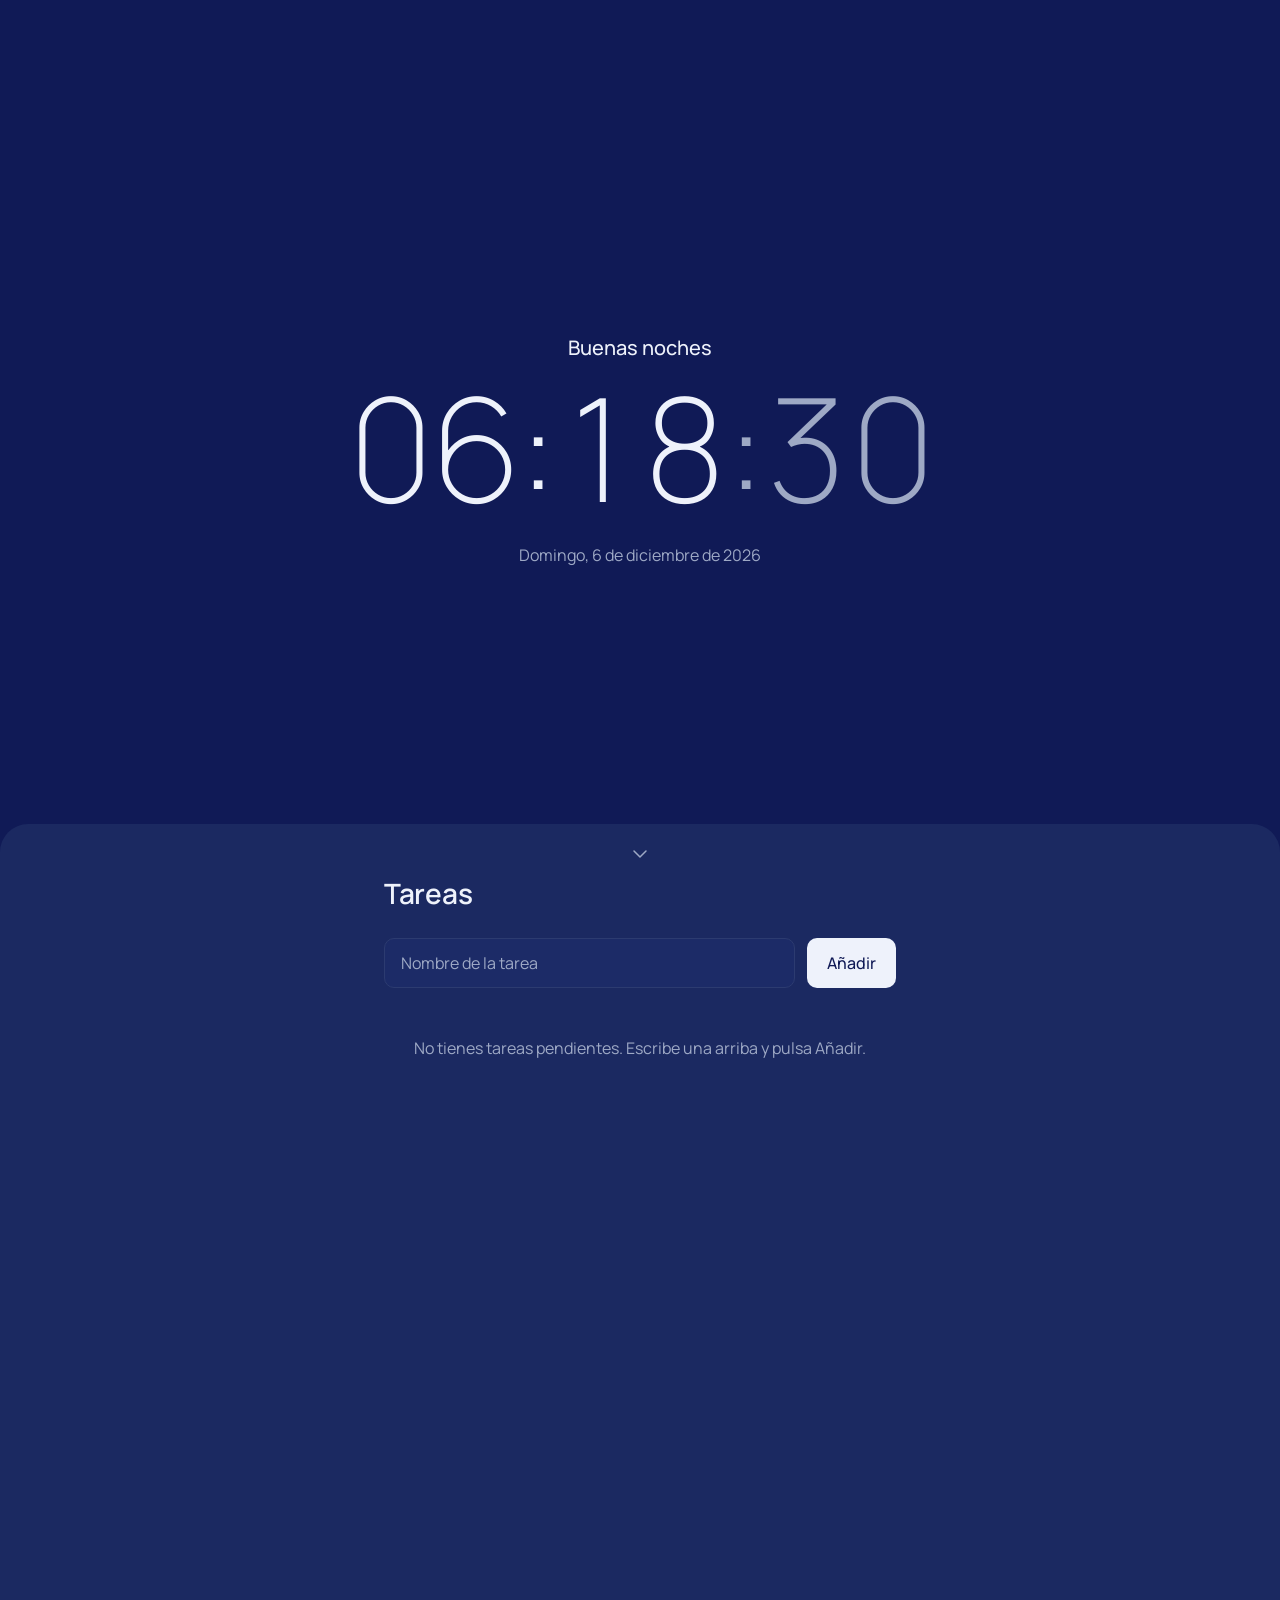
==== index.html @ 26fdb7d9 "feat: millora a la meteo i els degradats del fons a la sortida i posta del sol" ====
<!DOCTYPE html>
<html lang="es">
<head>
  <meta charset="UTF-8">
  <meta name="viewport" content="width=device-width, initial-scale=1, viewport-fit=cover">
  <link rel="icon" href="data:image/svg+xml,<svg xmlns=%22http://www.w3.org/2000/svg%22 viewBox=%220 0 100 100%22><text x=%2245%22 y=%2280%22 font-size=%2280%22 text-anchor=%22middle%22>🔵</text></svg>">
  <title>Flucti</title>
  <link rel="preconnect" href="https://fonts.googleapis.com">
  <link rel="preconnect" href="https://fonts.gstatic.com" crossorigin>
  <link href="https://fonts.googleapis.com/css2?family=Manrope:wght@200;400;500;600&display=swap" rel="stylesheet">
  <link rel="stylesheet" href="style.css">
</head>
<body>
  <main>

    <!-- Pantalla 1: inicio -->
    <section class="screen home" id="home" aria-label="Inicio">
      <div class="clock">
        <p class="greeting" id="greeting"></p>
        <time class="time" id="time" aria-live="off">
          <span id="time-hm">--:--</span><span class="time-s" id="time-s">:--</span>
        </time>
        <p class="date" id="date"></p>
      </div>

      <a class="scroll-hint" href="#tasks" aria-label="Ver tareas">
        <svg width="24" height="24" viewBox="0 0 24 24" fill="none" stroke="currentColor"
             stroke-width="1.5" stroke-linecap="round" stroke-linejoin="round" aria-hidden="true">
          <path d="M6 9l6 6 6-6"/>
        </svg>
      </a>
    </section>

    <!-- Pantalla 2: lista de tareas -->
    <section class="screen tasks" id="tasks" aria-labelledby="tasks-title">
      <div class="tasks-inner">
        <h2 class="tasks-title" id="tasks-title">Tareas</h2>

        <form class="add" id="add-form" autocomplete="off">
          <label class="visually-hidden" for="task-input">Nombre de la tarea</label>
          <input class="add-input" id="task-input" type="text" maxlength="120" placeholder="Nombre de la tarea">
          <button class="add-btn" type="submit">Añadir</button>
        </form>

        <ul class="list" id="task-list"></ul>

        <p class="empty" id="empty" hidden>No tienes tareas pendientes. Escribe una arriba y pulsa Añadir.</p>
      </div>
    </section>

  </main>

  <script src="script.js"></script>
</body>
</html>
---- style.css ----
/* ==========================================================================
   style.css — hoja de estilos compartida de todo el proyecto
   1. Tokens   2. Base   3. Pantallas   4. Reloj   5. Tareas
   ========================================================================== */

/* 1. Tokens ---------------------------------------------------------------- */
:root {
  /* Tipografía */
  --font: "Manrope", system-ui, -apple-system, "Segoe UI", Roboto, sans-serif;
  --text-s: 0.875rem;
  --text-m: 1rem;
  --text-l: 1.25rem;
  --text-xl: 1.75rem;
  --text-time: clamp(3.25rem, 14vw, 9rem);

  /* Forma y espacio */
  --radius-s: 4px;
  --radius-m: 10px;
  --space-s: 0.75rem;
  --space-m: 1.5rem;
  --space-l: 3rem;

  /* Movimiento */
  --ease: cubic-bezier(0.2, 0.7, 0.2, 1);

  /* Colores activos. El script los actualiza cada minuto según la posición del
     sol; estos valores solo se ven un instante o si el script no carga. */
  --bg: #eff6ff;
  --surface: #ffffff;
  --ink: #1e293b;
  --muted: #64748b;
  --line: #dbeafe;
  --accent: #2563eb;
  --accent-ink: #ffffff;
  --sheet: #e2e9f3; /* hoja de tareas: el fondo mezclado un 7 % con el texto */
}

/* 🎨 Paletas del cielo
   Orden: fondo, superficie, texto, texto atenuado, línea, acento, texto sobre acento.
   El script las mezcla de forma continua (noche → hora azul → hora dorada → mañana → mediodía → tarde →
   hora dorada → hora azul → noche) según la posición real del sol en la ubicación del usuario. */
:root {
  --sky-night:     #0b0f19 #131b2e #e2e8f0 #94a3b8 #1e293b #6366f1 #ffffff;
  --sky-morning:   #e0f2fe #ffffff #0f172a #64748b #bae6fd #0284c7 #ffffff;
  --sky-noon:      #eff6ff #ffffff #1e293b #64748b #dbeafe #2563eb #ffffff;
  --sky-afternoon: #fef3c7 #fffbeb #78350f #b45309 #fde68a #d97706 #fffbeb;

  /* Hora azul y hora dorada: "altura del sol en grados:color de fondo", de la noche al día.
     Colores tomados del arco de amanecer/atardecer de Weawow (6 nov 2026): azul profundo →
     violeta → magenta → naranja rojizo → dorado. Sirven igual para amanecer y atardecer.
     El resto de colores (texto, líneas…) se calculan solos a partir del fondo. */
  --sky-twilight: -9.2:#0c1442 -7.1:#1b2e95 -5:#5430b6 -3.7:#8540ac -2.3:#b2448b -0.9:#bd5740 0.5:#bf693a 2.5:#bf803d 6:#c4883f;

  /* Tiempo atmosférico: se mezclan con la paleta del cielo durante el día.
     (nublado no tiene paleta: se ve igual que el cielo de la hora). */
  --sky-sunny: #78bdf1 #eaf5fe #0b2540 #2b5483 #5aa7e3 #0b5fb3 #ffffff;
  --sky-rain:  #aeb9c6 #e3e8ee #1c2733 #3c4b5c #8d9aab #2f5d8c #ffffff;
  --sky-storm: #2a3340 #353f4e #e6ebf2 #9aa7b8 #3f4a5a #7aa2d6 #10151d;
  --sky-snow:  #e8eef4 #ffffff #1f2d3a #5b6b7b #cfd9e3 #4b7fb0 #ffffff;
  --sky-fog:   #cfd5db #eceff2 #26303a #55626f #b4bcc5 #50708f #ffffff;
}

body.ready {
  transition: background-color 1.2s var(--ease), color 1.2s var(--ease);
}

/* 2. Base ------------------------------------------------------------------ */
*,
*::before,
*::after {
  box-sizing: border-box;
}

html {
  scroll-behavior: smooth;
  overscroll-behavior-y: none;
  scrollbar-width: none; /* Firefox */
  -ms-overflow-style: none; /* Edge antiguo */
}

html::-webkit-scrollbar {
  display: none; /* Chrome, Safari */
}

body {
  margin: 0;
  background: var(--bg);
  color: var(--ink);
  font-family: var(--font);
  font-size: var(--text-m);
  line-height: 1.5;
  -webkit-font-smoothing: antialiased;
}

[hidden] {
  display: none !important;
}

:focus-visible {
  outline: 2px solid var(--accent);
  outline-offset: 3px;
}

.visually-hidden {
  position: absolute;
  width: 1px;
  height: 1px;
  margin: -1px;
  padding: 0;
  overflow: hidden;
  clip: rect(0 0 0 0);
  white-space: nowrap;
  border: 0;
}

/* 3. Pantallas ------------------------------------------------------------- */
.screen {
  min-height: 100vh;
  min-height: 100dvh;
}

.home {
  position: relative;
  display: grid;
  place-items: center;
  padding: var(--space-m);
}

.scroll-hint {
  position: absolute;
  bottom: calc(var(--space-m) + env(safe-area-inset-bottom, 0px));
  left: 50%;
  translate: -50% 0;
  display: grid;
  place-items: center;
  width: 2.75rem;
  height: 2.75rem;
  color: var(--muted);
  border-radius: 50%;
  z-index: 2;
  transition: color 0.2s var(--ease);
}

.scroll-hint:hover {
  color: var(--ink);
}

/* 4. Reloj ----------------------------------------------------------------- */
.clock {
  text-align: center;
}

.time {
  display: block;
  font-size: var(--text-time);
  font-weight: 200;
  line-height: 1;
  letter-spacing: -0.02em;
  font-variant-numeric: tabular-nums;
}

.time-s {
  color: var(--muted);
}

.greeting {
  margin: 0 0 var(--space-s);
  font-size: var(--text-l);
  font-weight: 500;
}

.date {
  margin: var(--space-m) 0 0;
  font-size: var(--text-m);
  color: var(--muted);
}

/* 5. Tareas ---------------------------------------------------------------- */
/* Hoja de tareas: rectángulo de ancho completo con esquinas superiores redondeadas.
   Empieza a la altura de la flecha (asoma en la pantalla de inicio) y llega al borde inferior. */
.tasks {
  --peek: calc(var(--space-m) + 2.75rem + 0.5rem + env(safe-area-inset-bottom, 0px));
  position: relative;
  margin-top: calc(-1 * var(--peek));
}

.tasks::before {
  content: "";
  position: absolute;
  inset: 0;
  z-index: 1; /* por encima del canvas del clima (z-index 0), que así queda tapado; por debajo del contenido (z-index 2) */
  background: var(--sheet);
  border-radius: 1.75rem 1.75rem 0 0;
}

body.ready .tasks::before {
  transition: background-color 1.2s var(--ease);
}

.clock,
.tasks-inner {
  position: relative;
  z-index: 2;
}

.tasks-inner {
  width: min(100% - 2.5rem, 32rem);
  margin-inline: auto;
  padding-top: calc(var(--space-l) + env(safe-area-inset-top, 0px));
  padding-bottom: calc(var(--space-l) + env(safe-area-inset-bottom, 0px));
}

.tasks-title {
  margin: 0 0 var(--space-m);
  font-size: var(--text-xl);
  font-weight: 600;
  letter-spacing: -0.01em;
  opacity: 0;
  transform: translateY(6px);
  transition: opacity 0.3s var(--ease), transform 0.3s var(--ease);
}

.tasks.open .tasks-title {
  opacity: 1;
  transform: none;
}

/* Añadir tarea */
.add {
  display: flex;
  gap: var(--space-s);
}

.add-input {
  flex: 1;
  min-width: 0;
  padding: 0.75rem 1rem;
  font: inherit;
  color: var(--ink);
  background: var(--surface);
  border: 1px solid var(--line);
  border-radius: var(--radius-m);
}

.add-input::placeholder {
  color: var(--muted);
}

.add-btn {
  padding: 0.75rem 1.25rem;
  font: inherit;
  font-weight: 500;
  color: var(--bg);
  background: var(--ink);
  border: 0;
  border-radius: var(--radius-m);
  cursor: pointer;
  transition: opacity 0.2s var(--ease);
}

.add-btn:hover {
  opacity: 0.85;
}

/* Lista */
.list {
  margin: var(--space-m) 0 0;
  padding: 0;
  list-style: none;
}

.task {
  display: grid;
  grid-template-rows: 1fr;
  transition: grid-template-rows 0.3s var(--ease), opacity 0.3s var(--ease);
}

.task.entering {
  animation: task-in 0.3s var(--ease);
}

.task.leaving {
  grid-template-rows: 0fr;
  opacity: 0;
}

.task-row {
  min-height: 0;
  overflow: hidden;
}

.task-content {
  display: flex;
  align-items: center;
  gap: 1rem;
  padding: 0.9rem 0.25rem;
  border-bottom: 1px solid var(--line);
}

.task-name {
  min-width: 0;
  overflow-wrap: anywhere;
  transition: color 0.2s var(--ease);
}

/* Cuadrado para tachar */
.check {
  -webkit-appearance: none;
  appearance: none;
  flex: none;
  display: grid;
  place-content: center;
  width: 1.375rem;
  height: 1.375rem;
  margin: 0;
  background: transparent;
  border: 1.5px solid var(--muted);
  border-radius: var(--radius-s);
  cursor: pointer;
  transition: background-color 0.15s var(--ease), border-color 0.15s var(--ease);
}

.check::after {
  content: "";
  width: 0.65rem;
  height: 0.33rem;
  border-left: 2px solid var(--accent-ink);
  border-bottom: 2px solid var(--accent-ink);
  transform: translate(0.5px, -1px) rotate(-45deg) scale(0);
  transition: transform 0.15s var(--ease);
}

.check:checked {
  background: var(--accent);
  border-color: var(--accent);
}

.check:checked::after {
  transform: translate(0.5px, -1px) rotate(-45deg) scale(1);
}

.task.done .check {
  pointer-events: none;
}

.task.done .task-name {
  color: var(--muted);
  text-decoration: line-through;
}

.empty {
  margin: var(--space-l) 0 0;
  color: var(--muted);
  text-align: center;
}

@keyframes task-in {
  from {
    grid-template-rows: 0fr;
    opacity: 0;
  }
  to {
    grid-template-rows: 1fr;
    opacity: 1;
  }
}

@media (pointer: coarse) {
  .check {
    width: 1.5rem;
    height: 1.5rem;
  }
}

@media (prefers-reduced-motion: reduce) {
  html {
    scroll-behavior: auto;
  }

  *,
  *::before,
  *::after {
    animation-duration: 0.01ms !important;
    transition-duration: 0.01ms !important;
  }
}

/* 6. Clima (canvas de lluvia, nieve, tormenta y niebla) ------------------- */
.weather-canvas {
  position: fixed;
  inset: 0;
  width: 100%;
  height: 100%;
  pointer-events: none;
  z-index: 0;
}
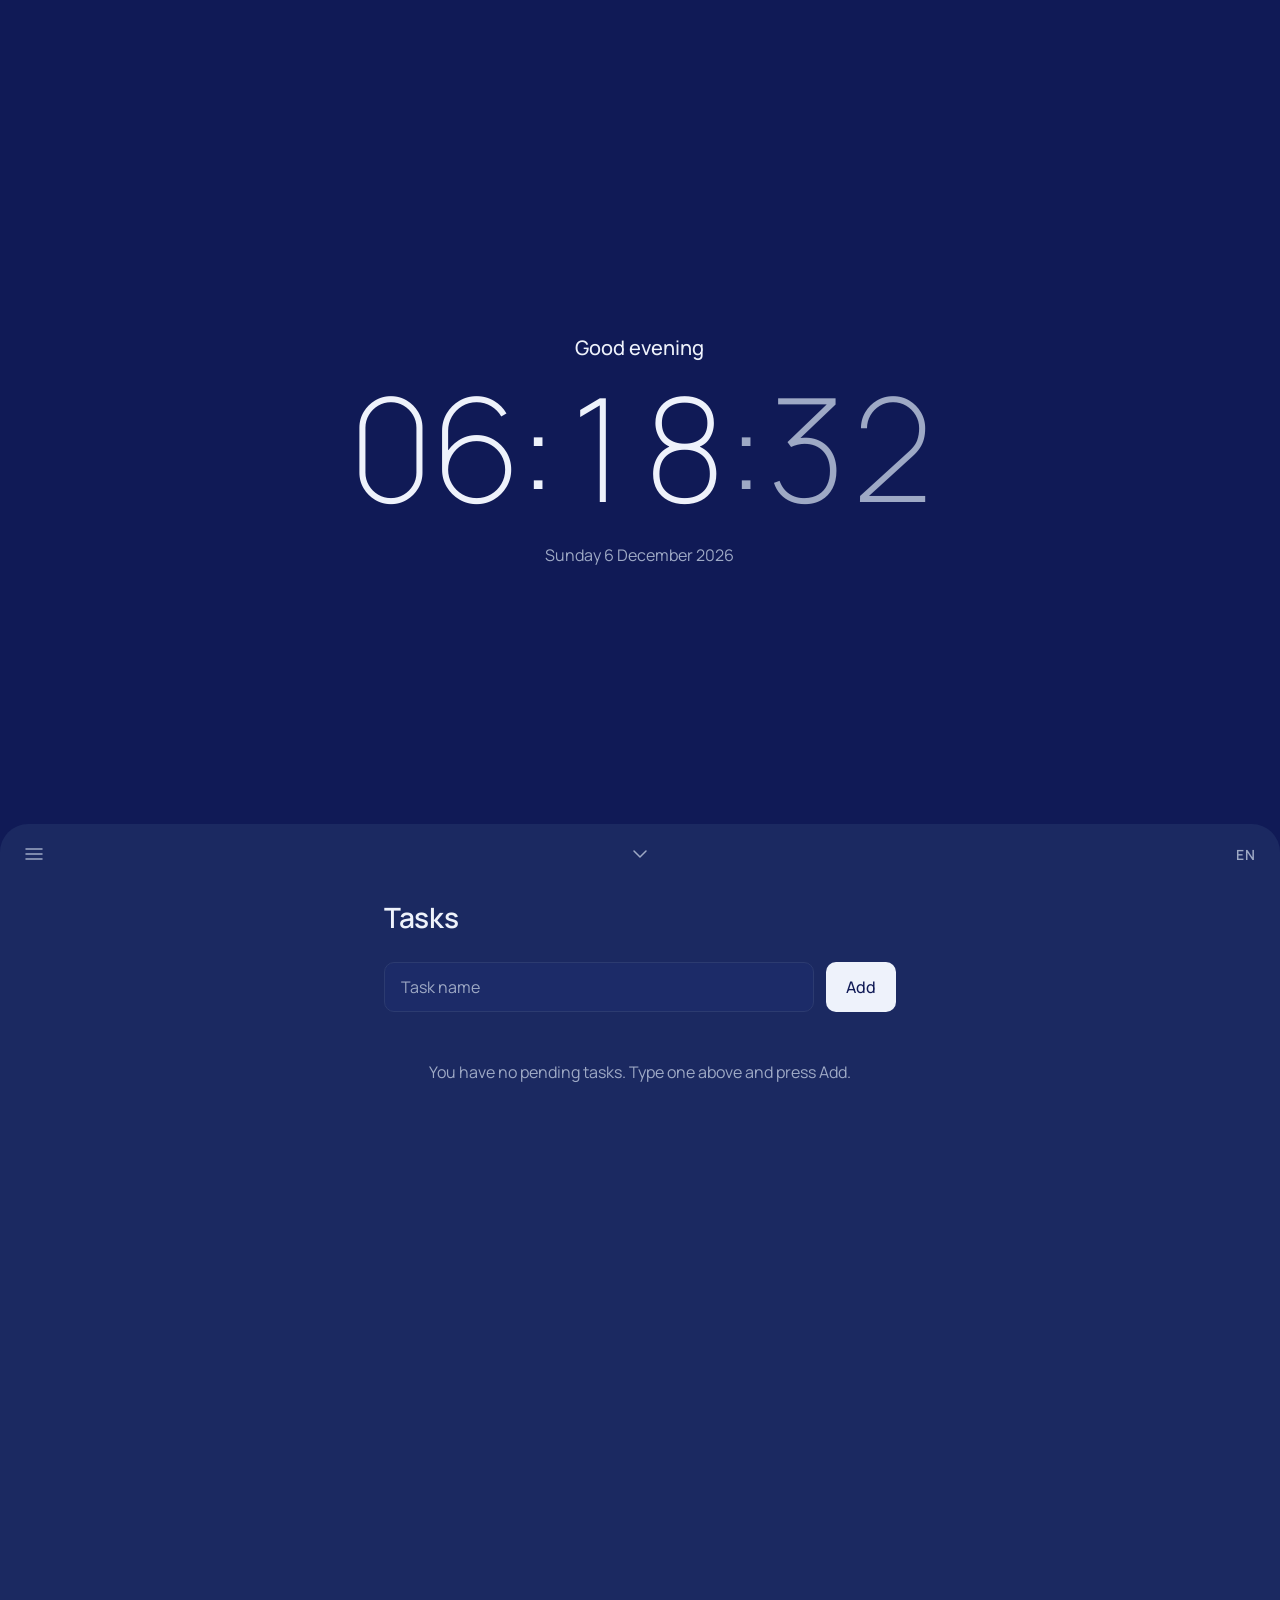
==== commit caef799b: "feat: idiomes, menú i favicon que canvia" ====
--- a/index.html
+++ b/index.html
@@ -3,8 +3,9 @@
 <head>
   <meta charset="UTF-8">
   <meta name="viewport" content="width=device-width, initial-scale=1, viewport-fit=cover">
-  <link rel="icon" href="data:image/svg+xml,<svg xmlns=%22http://www.w3.org/2000/svg%22 viewBox=%220 0 100 100%22><text x=%2245%22 y=%2280%22 font-size=%2280%22 text-anchor=%22middle%22>🔵</text></svg>">
   <title>Flucti</title>
+  <link rel="icon" id="favicon" href="data:,">
+
   <link rel="preconnect" href="https://fonts.googleapis.com">
   <link rel="preconnect" href="https://fonts.gstatic.com" crossorigin>
   <link href="https://fonts.googleapis.com/css2?family=Manrope:wght@200;400;500;600&display=swap" rel="stylesheet">
@@ -14,7 +15,7 @@
   <main>
 
     <!-- Pantalla 1: inicio -->
-    <section class="screen home" id="home" aria-label="Inicio">
+    <section class="screen home" id="home" aria-label="Inicio" data-i18n-aria-label="home.label">
       <div class="clock">
         <p class="greeting" id="greeting"></p>
         <time class="time" id="time" aria-live="off">
@@ -23,7 +24,7 @@
         <p class="date" id="date"></p>
       </div>
 
-      <a class="scroll-hint" href="#tasks" aria-label="Ver tareas">
+      <a class="scroll-hint" href="#tasks" aria-label="Ver tareas" data-i18n-aria-label="scroll.label">
         <svg width="24" height="24" viewBox="0 0 24 24" fill="none" stroke="currentColor"
              stroke-width="1.5" stroke-linecap="round" stroke-linejoin="round" aria-hidden="true">
           <path d="M6 9l6 6 6-6"/>
@@ -31,25 +32,54 @@
       </a>
     </section>
 
-    <!-- Pantalla 2: lista de tareas -->
+    <!-- Pantalla 2: lista de tareas (hoja) -->
     <section class="screen tasks" id="tasks" aria-labelledby="tasks-title">
+      <!-- Botones de la franja superior, a la altura de la flecha -->
+      <div class="topbar">
+        <button class="icon-btn" id="menu-btn" type="button" aria-haspopup="dialog"
+                aria-label="Abrir menú" data-i18n-aria-label="menu.open">
+          <svg width="24" height="24" viewBox="0 0 24 24" fill="none" stroke="currentColor"
+               stroke-width="1.5" stroke-linecap="round" aria-hidden="true">
+            <path d="M4 7h16M4 12h16M4 17h16"/>
+          </svg>
+        </button>
+        <button class="icon-btn lang-btn" id="language-btn" type="button">
+          <span id="language-code">ES</span>
+        </button>
+      </div>
+
       <div class="tasks-inner">
-        <h2 class="tasks-title" id="tasks-title">Tareas</h2>
+        <h2 class="tasks-title" id="tasks-title" data-i18n="tasks.title">Tareas</h2>
 
         <form class="add" id="add-form" autocomplete="off">
-          <label class="visually-hidden" for="task-input">Nombre de la tarea</label>
-          <input class="add-input" id="task-input" type="text" maxlength="120" placeholder="Nombre de la tarea">
-          <button class="add-btn" type="submit">Añadir</button>
+          <label class="visually-hidden" for="task-input" data-i18n="task.input.label">Nombre de la tarea</label>
+          <input class="add-input" id="task-input" type="text" maxlength="120"
+                 placeholder="Nombre de la tarea" data-i18n-placeholder="task.input.placeholder">
+          <button class="add-btn" type="submit" data-i18n="task.add">Añadir</button>
         </form>
 
         <ul class="list" id="task-list"></ul>
 
-        <p class="empty" id="empty" hidden>No tienes tareas pendientes. Escribe una arriba y pulsa Añadir.</p>
+        <p class="empty" id="empty" hidden data-i18n="task.empty">No tienes tareas pendientes. Escribe una arriba y pulsa Añadir.</p>
       </div>
     </section>
 
   </main>
 
+  <!-- Ventana del menú (se muestra delante de todo) -->
+  <dialog class="modal" id="menu-dialog" aria-label="Menú" data-i18n-aria-label="menu.title">
+    <div class="modal-body">
+      <button class="icon-btn modal-close" id="menu-close" type="button"
+              aria-label="Cerrar" data-i18n-aria-label="menu.close">
+        <svg width="24" height="24" viewBox="0 0 24 24" fill="none" stroke="currentColor"
+             stroke-width="1.5" stroke-linecap="round" aria-hidden="true">
+          <path d="M6 6l12 12M18 6L6 18"/>
+        </svg>
+      </button>
+    </div>
+  </dialog>
+
+  <script src="languages.js"></script>
   <script src="script.js"></script>
 </body>
 </html>
--- a/style.css
+++ b/style.css
@@ -180,6 +180,7 @@
    Empieza a la altura de la flecha (asoma en la pantalla de inicio) y llega al borde inferior. */
 .tasks {
   --peek: calc(var(--space-m) + 2.75rem + 0.5rem + env(safe-area-inset-bottom, 0px));
+  --sheet-radius: calc(1.75rem * (1 - var(--progress, 0))); /* se va a 0 al bajar a las tareas */
   position: relative;
   margin-top: calc(-1 * var(--peek));
 }
@@ -190,7 +191,7 @@
   inset: 0;
   z-index: 1; /* por encima del canvas del clima (z-index 0), que así queda tapado; por debajo del contenido (z-index 2) */
   background: var(--sheet);
-  border-radius: 1.75rem 1.75rem 0 0;
+  border-radius: var(--sheet-radius) var(--sheet-radius) 0 0;
 }
 
 body.ready .tasks::before {
@@ -206,7 +207,7 @@
 .tasks-inner {
   width: min(100% - 2.5rem, 32rem);
   margin-inline: auto;
-  padding-top: calc(var(--space-l) + env(safe-area-inset-top, 0px));
+  padding-top: calc(4.5rem + env(safe-area-inset-top, 0px)); /* deja sitio a la franja de botones */
   padding-bottom: calc(var(--space-l) + env(safe-area-inset-bottom, 0px));
 }
 
@@ -393,4 +394,90 @@
   height: 100%;
   pointer-events: none;
   z-index: 0;
+}
+
+/* 7. Franja superior de la hoja: menú e idioma, a la altura de la flecha ---- */
+.topbar {
+  position: absolute;
+  z-index: 3;
+  top: calc(0.5rem + env(safe-area-inset-top, 0px) * var(--progress, 0));
+  left: 0;
+  right: 0;
+  display: flex;
+  justify-content: space-between;
+  padding-inline: calc(var(--space-s) + env(safe-area-inset-left, 0px)) calc(var(--space-s) + env(safe-area-inset-right, 0px));
+  pointer-events: none; /* no tapa la flecha del centro */
+}
+
+.topbar .icon-btn {
+  pointer-events: auto;
+}
+
+.icon-btn {
+  display: grid;
+  place-items: center;
+  width: 2.75rem;
+  height: 2.75rem;
+  padding: 0;
+  font: inherit;
+  color: var(--muted);
+  background: transparent;
+  border: 0;
+  border-radius: 50%;
+  cursor: pointer;
+  transition: color 0.2s var(--ease), background-color 0.2s var(--ease);
+}
+
+.icon-btn:hover {
+  color: var(--ink);
+  background: color-mix(in srgb, var(--ink) 8%, transparent);
+}
+
+.lang-btn {
+  font-size: var(--text-s);
+  font-weight: 600;
+  letter-spacing: 0.04em;
+}
+
+/* 8. Ventana del menú ------------------------------------------------------ */
+html.modal-open {
+  overflow: hidden;
+}
+
+.modal {
+  width: min(100% - 2.5rem, 28rem);
+  min-height: 14rem;
+  padding: 0;
+  color: var(--ink);
+  background: var(--surface);
+  border: 0;
+  border-radius: 1.25rem;
+}
+
+.modal[open] {
+  animation: modal-in 0.2s var(--ease);
+}
+
+.modal::backdrop {
+  background: rgb(0 0 0 / 0.45);
+  backdrop-filter: blur(4px);
+}
+
+.modal-body {
+  position: relative;
+  min-height: 14rem;
+  padding: var(--space-m);
+}
+
+.modal-close {
+  position: absolute;
+  top: var(--space-s);
+  right: var(--space-s);
+}
+
+@keyframes modal-in {
+  from {
+    opacity: 0;
+    transform: translateY(8px) scale(0.98);
+  }
 }
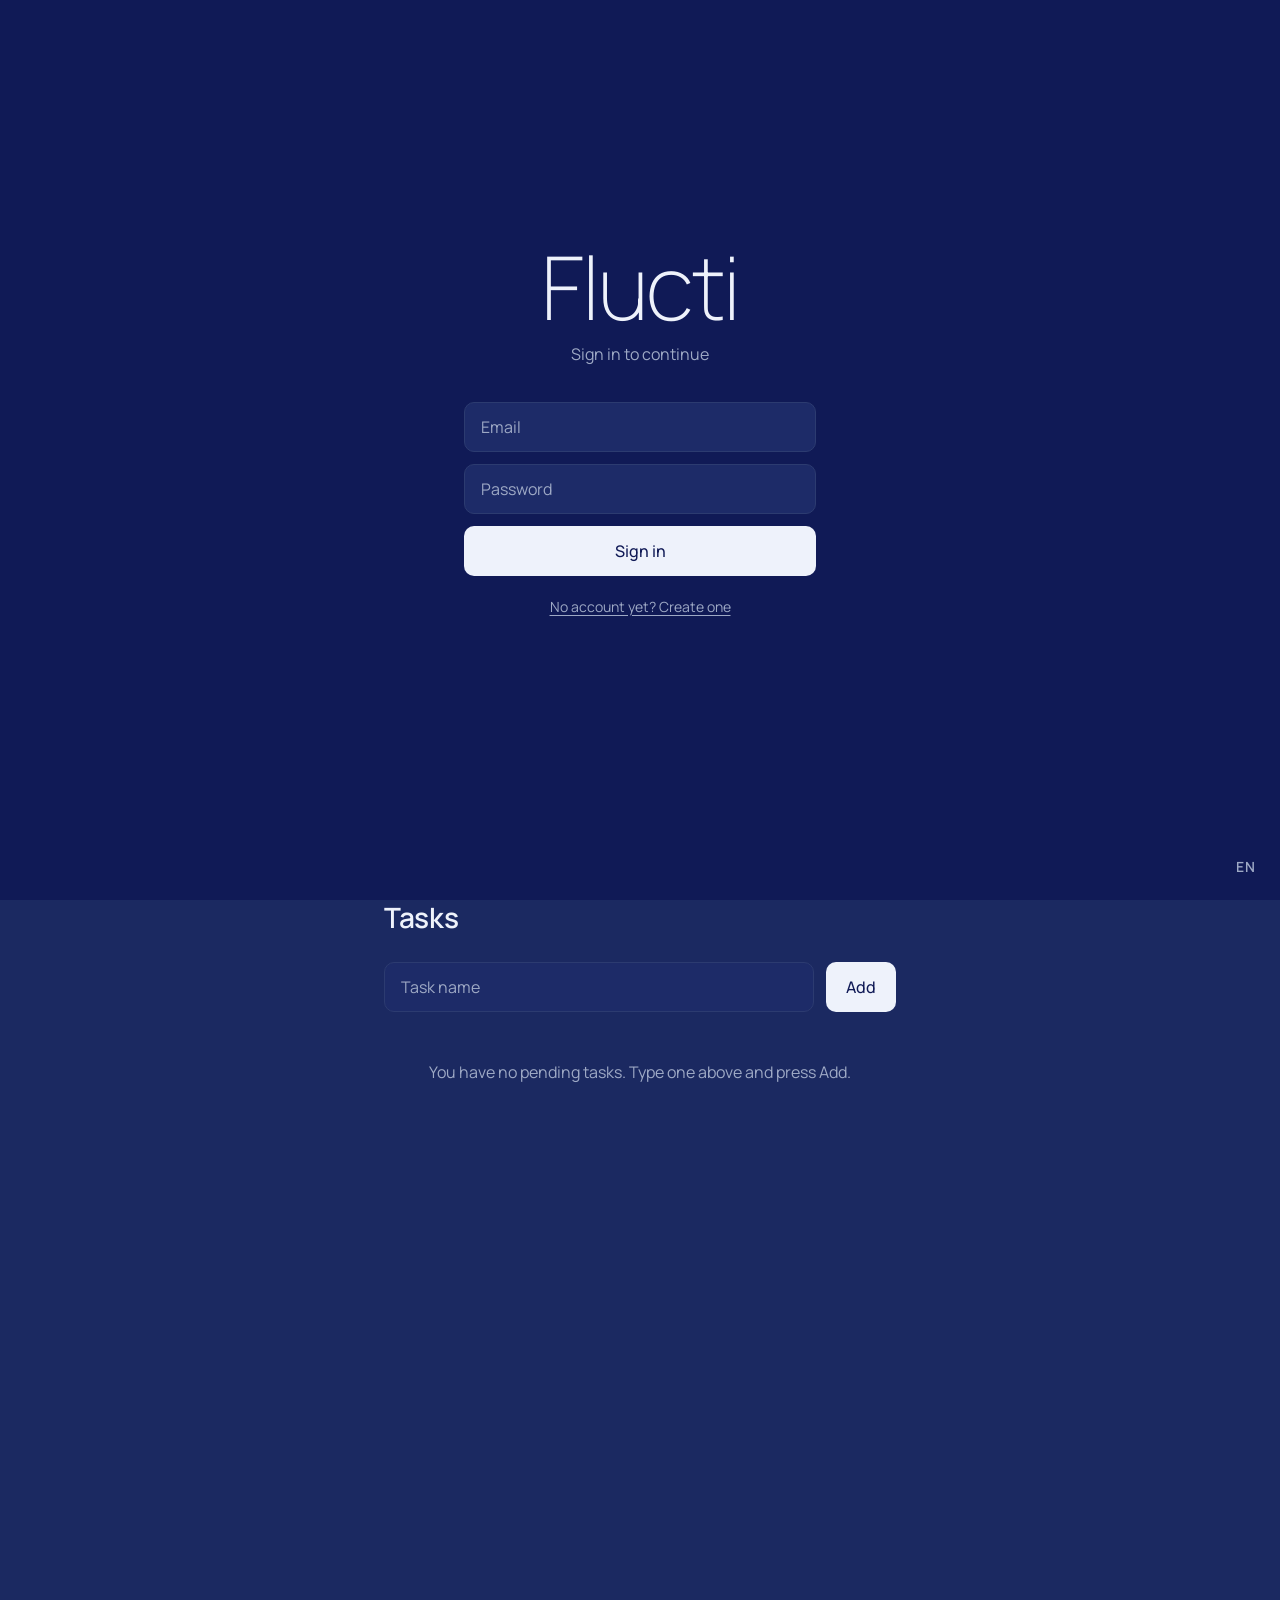
==== commit 1eb18d19: "feat: sessions i readme" ====
--- a/index.html
+++ b/index.html
@@ -43,8 +43,8 @@
             <path d="M4 7h16M4 12h16M4 17h16"/>
           </svg>
         </button>
-        <button class="icon-btn lang-btn" id="language-btn" type="button">
-          <span id="language-code">ES</span>
+        <button class="icon-btn lang-btn" type="button" data-language-toggle>
+          <span class="language-code">ES</span>
         </button>
       </div>
 
@@ -76,10 +76,59 @@
           <path d="M6 6l12 12M18 6L6 18"/>
         </svg>
       </button>
+
+      <!-- Opciones de cuenta, abajo del todo -->
+      <div class="menu-actions">
+        <button class="menu-item" id="switch-account-btn" type="button" data-i18n="menu.switchAccount">Cambiar de cuenta</button>
+        <button class="menu-item" id="sign-out-btn" type="button" data-i18n="menu.signOut">Cerrar sesión</button>
+      </div>
     </div>
   </dialog>
 
+  <!-- Inicio de sesión: ocupa toda la pantalla hasta que se entra con una cuenta -->
+  <section class="login" id="login" hidden aria-labelledby="login-title">
+    <div class="login-card">
+      <h1 class="login-title" id="login-title" data-i18n="app.title">Flucti</h1>
+      <p class="login-text" id="login-text">Inicia sesión para continuar</p>
+
+      <!-- Acceso con correo y contraseña (el texto de los botones cambia según el modo) -->
+      <div class="login-account" id="login-account">
+        <form class="login-form" id="login-form" novalidate>
+          <label class="visually-hidden" for="login-email" data-i18n="login.email">Correo electrónico</label>
+          <input class="field" id="login-email" type="email" inputmode="email" autocomplete="email"
+                 autocapitalize="none" spellcheck="false" maxlength="254"
+                 placeholder="Correo electrónico" data-i18n-placeholder="login.email">
+
+          <label class="visually-hidden" for="login-password" data-i18n="login.password">Contraseña</label>
+          <input class="field" id="login-password" type="password" autocomplete="current-password"
+                 placeholder="Contraseña" data-i18n-placeholder="login.password">
+
+          <label class="visually-hidden" id="login-confirm-label" for="login-confirm" hidden
+                 data-i18n="login.confirm">Repite la contraseña</label>
+          <input class="field" id="login-confirm" type="password" autocomplete="new-password" hidden
+                 placeholder="Repite la contraseña" data-i18n-placeholder="login.confirm">
+
+          <button class="primary-btn" id="login-submit" type="submit">Iniciar sesión</button>
+        </form>
+        <button class="link-btn" id="login-mode-btn" type="button">¿No tienes cuenta? Crear cuenta</button>
+      </div>
+
+      <div class="login-dev" id="login-dev" hidden>
+        <p class="login-notice" id="login-notice"></p>
+        <button class="text-btn" id="login-dev-btn" type="button" data-i18n="login.dev">Entrar en modo de desarrollo</button>
+      </div>
+
+      <p class="login-error" id="login-error" role="alert"></p>
+      <button class="text-btn" id="login-back" type="button" hidden data-i18n="login.back">Volver</button>
+    </div>
+
+    <button class="icon-btn lang-btn login-lang" type="button" data-language-toggle>
+      <span class="language-code">ES</span>
+    </button>
+  </section>
+
   <script src="languages.js"></script>
+  <script src="auth.js"></script>
   <script src="script.js"></script>
 </body>
 </html>
--- a/style.css
+++ b/style.css
@@ -467,6 +467,9 @@
   position: relative;
   min-height: 14rem;
   padding: var(--space-m);
+  display: flex;
+  flex-direction: column;
+  justify-content: flex-end; /* las opciones de cuenta quedan abajo del todo */
 }
 
 .modal-close {
@@ -480,4 +483,172 @@
     opacity: 0;
     transform: translateY(8px) scale(0.98);
   }
+}
+
+.menu-actions {
+  display: flex;
+  flex-direction: column;
+  margin-top: var(--space-l);
+  border-top: 1px solid var(--line);
+}
+
+.menu-item {
+  padding: 0.9rem 0.25rem;
+  font: inherit;
+  text-align: left;
+  color: var(--ink);
+  background: transparent;
+  border: 0;
+  border-bottom: 1px solid var(--line);
+  cursor: pointer;
+  transition: opacity 0.2s var(--ease);
+}
+
+.menu-item:last-child {
+  border-bottom: 0;
+}
+
+.menu-item:hover {
+  opacity: 0.7;
+}
+
+/* 9. Inicio de sesión: rectángulo a pantalla completa con los colores del cielo ---- */
+html.login-open {
+  overflow: hidden;
+}
+
+.login {
+  position: fixed;
+  inset: 0;
+  z-index: 100;
+  display: grid;
+  place-items: center;
+  padding: var(--space-m);
+  color: var(--ink);
+  background: var(--bg);
+  text-align: center;
+}
+
+body.ready .login {
+  transition: background-color 1.2s var(--ease), color 1.2s var(--ease);
+}
+
+.login-card {
+  display: flex;
+  flex-direction: column;
+  align-items: center;
+  gap: var(--space-s);
+  width: min(100%, 22rem);
+}
+
+.login-title {
+  margin: 0;
+  font-size: clamp(3rem, 12vw, 5.5rem);
+  font-weight: 200;
+  line-height: 1;
+  letter-spacing: -0.02em;
+}
+
+.login-text {
+  margin: 0 0 var(--space-m);
+  color: var(--muted);
+}
+
+.login-account {
+  display: flex;
+  flex-direction: column;
+  align-items: stretch;
+  gap: var(--space-s);
+  width: 100%;
+}
+
+.login-form {
+  display: flex;
+  flex-direction: column;
+  gap: var(--space-s);
+}
+
+.field {
+  width: 100%;
+  padding: 0.75rem 1rem;
+  font: inherit;
+  color: var(--ink);
+  background: var(--surface);
+  border: 1px solid var(--line);
+  border-radius: var(--radius-m);
+}
+
+.field::placeholder {
+  color: var(--muted);
+}
+
+.primary-btn {
+  padding: 0.8rem 1.25rem;
+  font: inherit;
+  font-weight: 500;
+  color: var(--bg);
+  background: var(--ink);
+  border: 0;
+  border-radius: var(--radius-m);
+  cursor: pointer;
+  transition: opacity 0.2s var(--ease);
+}
+
+.primary-btn:hover {
+  opacity: 0.85;
+}
+
+.primary-btn:disabled {
+  opacity: 0.5;
+  cursor: default;
+}
+
+.link-btn {
+  padding: 0.5rem;
+  font: inherit;
+  font-size: var(--text-s);
+  color: var(--muted);
+  background: transparent;
+  border: 0;
+  text-decoration: underline;
+  text-underline-offset: 0.2em;
+  cursor: pointer;
+}
+
+.link-btn:hover {
+  color: var(--ink);
+}
+
+.login-notice {
+  margin: 0 0 var(--space-s);
+  font-size: var(--text-s);
+  color: var(--muted);
+}
+
+.login-error {
+  min-height: 1.5em;
+  margin: 0;
+  font-size: var(--text-s);
+}
+
+.text-btn {
+  padding: 0.75rem 1.25rem;
+  font: inherit;
+  font-weight: 500;
+  color: var(--ink);
+  background: transparent;
+  border: 1px solid var(--line);
+  border-radius: var(--radius-m);
+  cursor: pointer;
+  transition: opacity 0.2s var(--ease);
+}
+
+.text-btn:hover {
+  opacity: 0.7;
+}
+
+.login-lang {
+  position: absolute;
+  right: calc(var(--space-s) + env(safe-area-inset-right, 0px));
+  bottom: calc(var(--space-s) + env(safe-area-inset-bottom, 0px));
 }
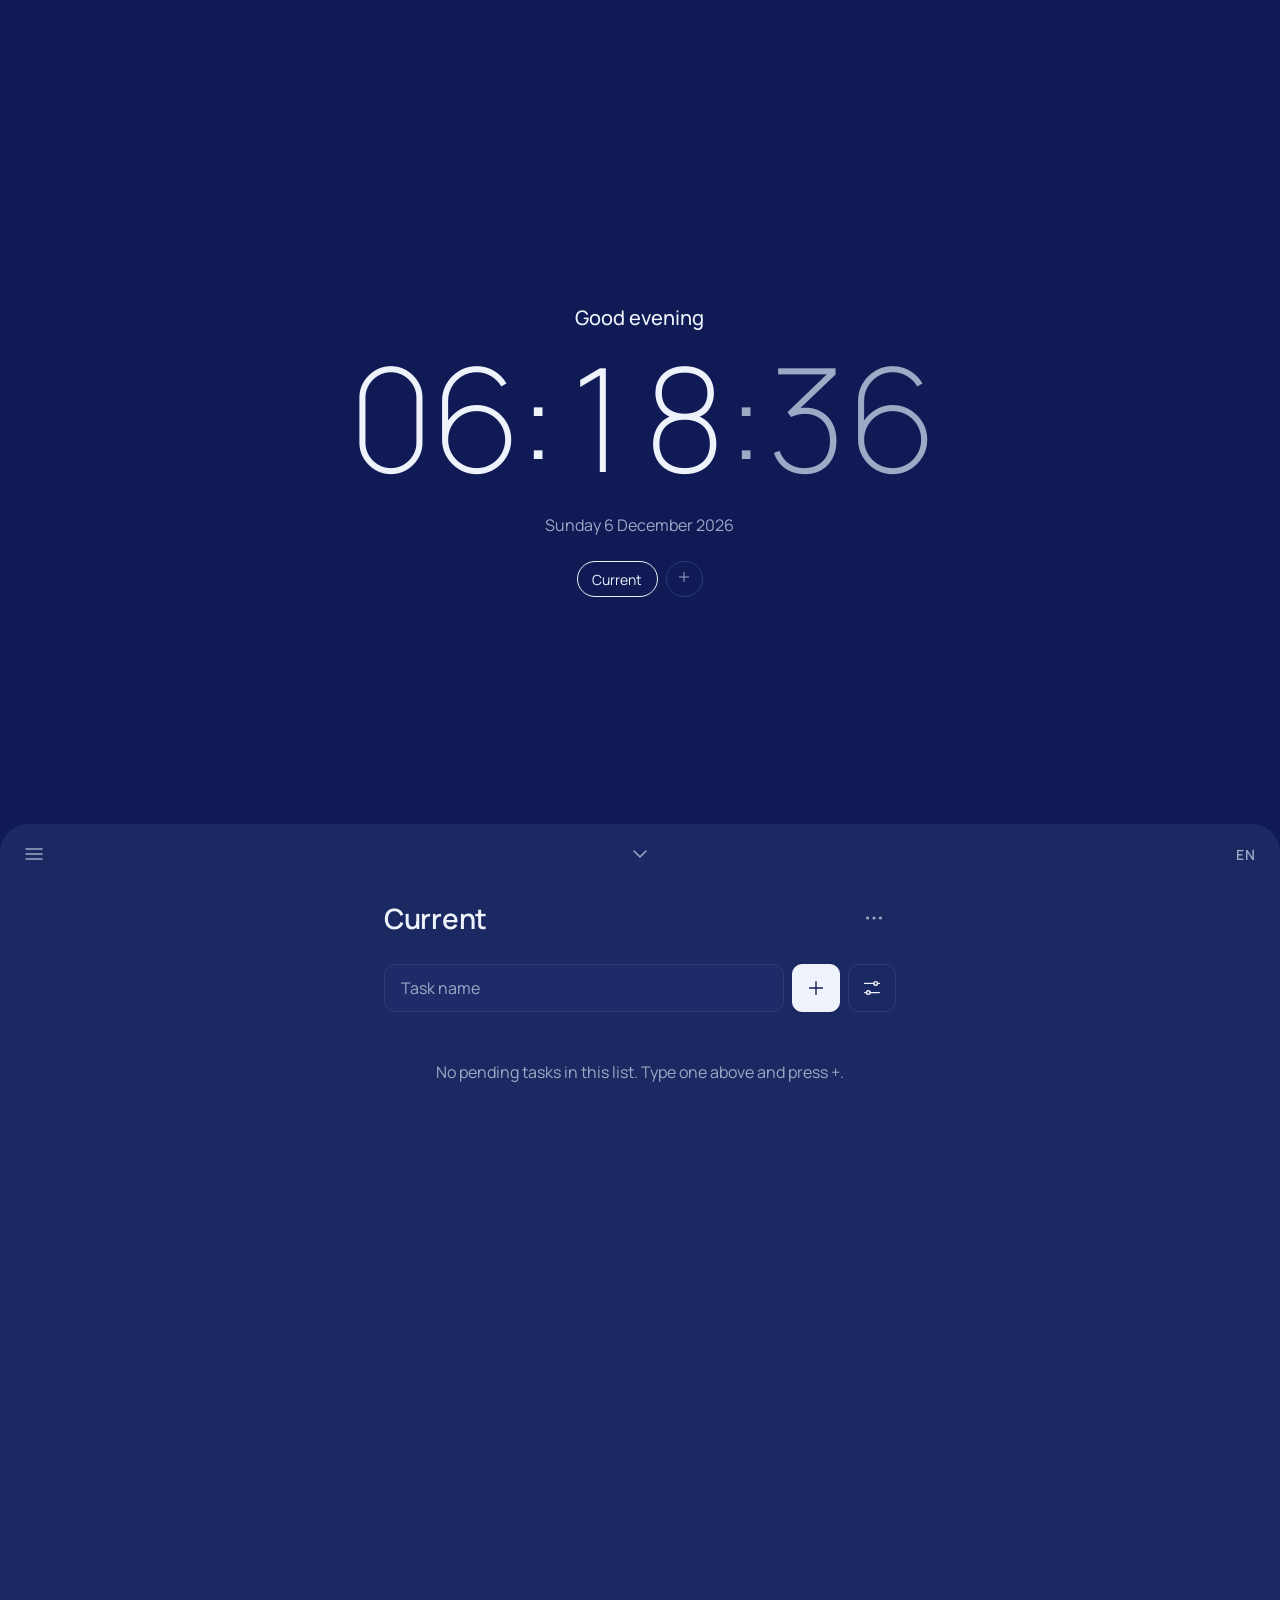
==== commit 5c2353cb: "feat: tasques amb parámetres i diferents llistes" ====
--- a/index.html
+++ b/index.html
@@ -22,6 +22,9 @@
           <span id="time-hm">--:--</span><span class="time-s" id="time-s">:--</span>
         </time>
         <p class="date" id="date"></p>
+
+        <!-- Listas de tareas: elegir una, o crear otra con + -->
+        <nav class="lists" id="home-lists" aria-label="Listas" data-i18n-aria-label="lists.label"></nav>
       </div>
 
       <a class="scroll-hint" href="#tasks" aria-label="Ver tareas" data-i18n-aria-label="scroll.label">
@@ -37,7 +40,7 @@
       <!-- Botones de la franja superior, a la altura de la flecha -->
       <div class="topbar">
         <button class="icon-btn" id="menu-btn" type="button" aria-haspopup="dialog"
-                aria-label="Abrir menú" data-i18n-aria-label="menu.open">
+                aria-label="Abrir ajustes" data-i18n-aria-label="menu.open">
           <svg width="24" height="24" viewBox="0 0 24 24" fill="none" stroke="currentColor"
                stroke-width="1.5" stroke-linecap="round" aria-hidden="true">
             <path d="M4 7h16M4 12h16M4 17h16"/>
@@ -49,86 +52,93 @@
       </div>
 
       <div class="tasks-inner">
-        <h2 class="tasks-title" id="tasks-title" data-i18n="tasks.title">Tareas</h2>
+        <div class="tasks-head">
+          <h2 class="tasks-title" id="tasks-title"></h2>
+          <button class="icon-btn" id="list-options-btn" type="button" aria-haspopup="dialog"
+                  aria-label="Opciones de la lista" data-i18n-aria-label="list.options">
+            <svg width="22" height="22" viewBox="0 0 24 24" fill="none" stroke="currentColor"
+                 stroke-width="1.5" stroke-linecap="round" aria-hidden="true">
+              <circle cx="5" cy="12" r="1"/><circle cx="12" cy="12" r="1"/><circle cx="19" cy="12" r="1"/>
+            </svg>
+          </button>
+        </div>
 
+        <!-- Título + guardar + parámetros (los dos botones son cuadrados y del mismo tamaño) -->
         <form class="add" id="add-form" autocomplete="off">
           <label class="visually-hidden" for="task-input" data-i18n="task.input.label">Nombre de la tarea</label>
           <input class="add-input" id="task-input" type="text" maxlength="120"
                  placeholder="Nombre de la tarea" data-i18n-placeholder="task.input.placeholder">
-          <button class="add-btn" type="submit" data-i18n="task.add">Añadir</button>
+          <button class="square-btn primary" type="submit" aria-label="Guardar tarea" data-i18n-aria-label="task.save">
+            <svg width="22" height="22" viewBox="0 0 24 24" fill="none" stroke="currentColor"
+                 stroke-width="1.5" stroke-linecap="round" aria-hidden="true">
+              <path d="M12 5v14M5 12h14"/>
+            </svg>
+          </button>
+          <button class="square-btn" id="params-btn" type="button" aria-haspopup="dialog"
+                  aria-label="Parámetros de la tarea" data-i18n-aria-label="task.params">
+            <svg width="22" height="22" viewBox="0 0 24 24" fill="none" stroke="currentColor"
+                 stroke-width="1.5" stroke-linecap="round" aria-hidden="true">
+              <path d="M4 7h10M18 7h2M4 17h2M10 17h10"/><circle cx="16" cy="7" r="2"/><circle cx="8" cy="17" r="2"/>
+            </svg>
+          </button>
         </form>
 
         <ul class="list" id="task-list"></ul>
 
-        <p class="empty" id="empty" hidden data-i18n="task.empty">No tienes tareas pendientes. Escribe una arriba y pulsa Añadir.</p>
+        <p class="empty" id="empty" hidden data-i18n="task.empty">No hay tareas pendientes en esta lista. Escribe una arriba y pulsa +.</p>
       </div>
     </section>
 
   </main>
 
-  <!-- Ventana del menú (se muestra delante de todo) -->
-  <dialog class="modal" id="menu-dialog" aria-label="Menú" data-i18n-aria-label="menu.title">
+  <!-- Ajustes de la aplicación -->
+  <dialog class="modal modal-wide" id="settings-dialog" aria-labelledby="settings-title">
     <div class="modal-body">
-      <button class="icon-btn modal-close" id="menu-close" type="button"
-              aria-label="Cerrar" data-i18n-aria-label="menu.close">
-        <svg width="24" height="24" viewBox="0 0 24 24" fill="none" stroke="currentColor"
-             stroke-width="1.5" stroke-linecap="round" aria-hidden="true">
-          <path d="M6 6l12 12M18 6L6 18"/>
-        </svg>
-      </button>
-
-      <!-- Opciones de cuenta, abajo del todo -->
-      <div class="menu-actions">
-        <button class="menu-item" id="switch-account-btn" type="button" data-i18n="menu.switchAccount">Cambiar de cuenta</button>
-        <button class="menu-item" id="sign-out-btn" type="button" data-i18n="menu.signOut">Cerrar sesión</button>
-      </div>
+      <header class="modal-head">
+        <h2 class="modal-title" id="settings-title" data-i18n="menu.title">Ajustes</h2>
+        <button class="icon-btn" id="settings-close" type="button" aria-label="Cerrar" data-i18n-aria-label="dialog.close">
+          <svg width="24" height="24" viewBox="0 0 24 24" fill="none" stroke="currentColor"
+               stroke-width="1.5" stroke-linecap="round" aria-hidden="true"><path d="M6 6l12 12M18 6L6 18"/></svg>
+        </button>
+      </header>
+      <div id="settings-body"></div>
     </div>
   </dialog>
 
-  <!-- Inicio de sesión: ocupa toda la pantalla hasta que se entra con una cuenta -->
-  <section class="login" id="login" hidden aria-labelledby="login-title">
-    <div class="login-card">
-      <h1 class="login-title" id="login-title" data-i18n="app.title">Flucti</h1>
-      <p class="login-text" id="login-text">Inicia sesión para continuar</p>
+  <!-- Parámetros de una tarea: cerrar la ventana la guarda (sin título se descarta) -->
+  <dialog class="modal modal-wide" id="task-dialog" aria-labelledby="task-dialog-title">
+    <div class="modal-body">
+      <header class="modal-head">
+        <h2 class="modal-title" id="task-dialog-title" data-i18n="task.dialog.new">Nueva tarea</h2>
+        <button class="icon-btn" id="task-close" type="button" aria-label="Cerrar" data-i18n-aria-label="dialog.close">
+          <svg width="24" height="24" viewBox="0 0 24 24" fill="none" stroke="currentColor"
+               stroke-width="1.5" stroke-linecap="round" aria-hidden="true"><path d="M6 6l12 12M18 6L6 18"/></svg>
+        </button>
+      </header>
+      <div id="task-kind"></div>
+      <div class="task-fields" id="task-fields"></div>
+      <p class="form-error" id="task-error" role="alert"></p>
+      <button class="primary-btn" id="task-save-btn" type="button" data-i18n="task.saveButton">Guardar</button>
+    </div>
+  </dialog>
 
-      <!-- Acceso con correo y contraseña (el texto de los botones cambia según el modo) -->
-      <div class="login-account" id="login-account">
-        <form class="login-form" id="login-form" novalidate>
-          <label class="visually-hidden" for="login-email" data-i18n="login.email">Correo electrónico</label>
-          <input class="field" id="login-email" type="email" inputmode="email" autocomplete="email"
-                 autocapitalize="none" spellcheck="false" maxlength="254"
-                 placeholder="Correo electrónico" data-i18n-placeholder="login.email">
-
-          <label class="visually-hidden" for="login-password" data-i18n="login.password">Contraseña</label>
-          <input class="field" id="login-password" type="password" autocomplete="current-password"
-                 placeholder="Contraseña" data-i18n-placeholder="login.password">
-
-          <label class="visually-hidden" id="login-confirm-label" for="login-confirm" hidden
-                 data-i18n="login.confirm">Repite la contraseña</label>
-          <input class="field" id="login-confirm" type="password" autocomplete="new-password" hidden
-                 placeholder="Repite la contraseña" data-i18n-placeholder="login.confirm">
-
-          <button class="primary-btn" id="login-submit" type="submit">Iniciar sesión</button>
-        </form>
-        <button class="link-btn" id="login-mode-btn" type="button">¿No tienes cuenta? Crear cuenta</button>
-      </div>
-
-      <div class="login-dev" id="login-dev" hidden>
-        <p class="login-notice" id="login-notice"></p>
-        <button class="text-btn" id="login-dev-btn" type="button" data-i18n="login.dev">Entrar en modo de desarrollo</button>
-      </div>
-
-      <p class="login-error" id="login-error" role="alert"></p>
-      <button class="text-btn" id="login-back" type="button" hidden data-i18n="login.back">Volver</button>
+  <!-- Opciones de una lista: nombre, orden, ocultar y eliminar -->
+  <dialog class="modal modal-wide" id="list-dialog" aria-labelledby="list-dialog-title">
+    <div class="modal-body">
+      <header class="modal-head">
+        <h2 class="modal-title" id="list-dialog-title" data-i18n="list.dialog.title">Lista</h2>
+        <button class="icon-btn" id="list-close" type="button" aria-label="Cerrar" data-i18n-aria-label="dialog.close">
+          <svg width="24" height="24" viewBox="0 0 24 24" fill="none" stroke="currentColor"
+               stroke-width="1.5" stroke-linecap="round" aria-hidden="true"><path d="M6 6l12 12M18 6L6 18"/></svg>
+        </button>
+      </header>
+      <div id="list-body"></div>
     </div>
-
-    <button class="icon-btn lang-btn login-lang" type="button" data-language-toggle>
-      <span class="language-code">ES</span>
-    </button>
-  </section>
+  </dialog>
 
   <script src="languages.js"></script>
-  <script src="auth.js"></script>
+  <script src="i18n.js"></script>
+  <script src="tasks.js"></script>
   <script src="script.js"></script>
 </body>
 </html>
--- a/style.css
+++ b/style.css
@@ -16,6 +16,7 @@
   /* Forma y espacio */
   --radius-s: 4px;
   --radius-m: 10px;
+  --control: 3rem; /* alto del campo de la tarea y lado de los botones cuadrados */
   --space-s: 0.75rem;
   --space-m: 1.5rem;
   --space-l: 3rem;
@@ -211,31 +212,46 @@
   padding-bottom: calc(var(--space-l) + env(safe-area-inset-bottom, 0px));
 }
 
+.tasks-head {
+  display: flex;
+  align-items: center;
+  justify-content: space-between;
+  gap: var(--space-s);
+  margin: 0 0 var(--space-m);
+  opacity: 0;
+  transform: translateY(6px);
+  transition: opacity 0.3s var(--ease), transform 0.3s var(--ease);
+}
+
+.tasks:not(.open) .tasks-head {
+  pointer-events: none;
+}
+
+.tasks.open .tasks-head {
+  opacity: 1;
+  transform: none;
+}
+
 .tasks-title {
-  margin: 0 0 var(--space-m);
+  min-width: 0;
+  margin: 0;
   font-size: var(--text-xl);
   font-weight: 600;
   letter-spacing: -0.01em;
-  opacity: 0;
-  transform: translateY(6px);
-  transition: opacity 0.3s var(--ease), transform 0.3s var(--ease);
-}
-
-.tasks.open .tasks-title {
-  opacity: 1;
-  transform: none;
-}
-
-/* Añadir tarea */
+  overflow-wrap: anywhere;
+}
+
+/* Añadir tarea: campo + guardar + parámetros (los botones son cuadrados y del mismo tamaño) */
 .add {
   display: flex;
-  gap: var(--space-s);
+  gap: 0.5rem;
 }
 
 .add-input {
   flex: 1;
   min-width: 0;
-  padding: 0.75rem 1rem;
+  height: var(--control);
+  padding: 0 1rem;
   font: inherit;
   color: var(--ink);
   background: var(--surface);
@@ -247,20 +263,29 @@
   color: var(--muted);
 }
 
-.add-btn {
-  padding: 0.75rem 1.25rem;
-  font: inherit;
-  font-weight: 500;
-  color: var(--bg);
-  background: var(--ink);
-  border: 0;
+.square-btn {
+  flex: none;
+  display: grid;
+  place-items: center;
+  width: var(--control);
+  height: var(--control);
+  padding: 0;
+  color: var(--ink);
+  background: transparent;
+  border: 1px solid var(--line);
   border-radius: var(--radius-m);
   cursor: pointer;
   transition: opacity 0.2s var(--ease);
 }
 
-.add-btn:hover {
-  opacity: 0.85;
+.square-btn.primary {
+  color: var(--bg);
+  background: var(--ink);
+  border-color: var(--ink);
+}
+
+.square-btn:hover {
+  opacity: 0.8;
 }
 
 /* Lista */
@@ -292,10 +317,98 @@
 
 .task-content {
   display: flex;
-  align-items: center;
+  align-items: flex-start;
   gap: 1rem;
-  padding: 0.9rem 0.25rem;
+  padding: 0.9rem 0.6rem;
   border-bottom: 1px solid var(--line);
+}
+
+.task-content .check {
+  margin-top: 0.12rem;
+}
+
+.task-body {
+  display: flex;
+  flex: 1;
+  flex-direction: column;
+  gap: 0.15rem;
+  min-width: 0;
+}
+
+.task-desc {
+  display: -webkit-box;
+  overflow: hidden;
+  overflow-wrap: anywhere;
+  font-size: var(--text-s);
+  color: var(--muted);
+  -webkit-line-clamp: 2;
+  -webkit-box-orient: vertical;
+}
+
+.task-meta {
+  display: flex;
+  flex-wrap: wrap;
+  align-items: center;
+  gap: 0.2rem 0.75rem;
+  margin-top: 0.15rem;
+  font-size: 0.78rem;
+  color: var(--muted);
+}
+
+.meta {
+  display: inline-flex;
+  align-items: center;
+  gap: 0.3rem;
+}
+
+.meta-overdue {
+  color: var(--ink);
+  font-weight: 600;
+}
+
+/* Las tareas que vencen mañana se resaltan con una franja y un fondo suave del color de acento. */
+.meta-tomorrow {
+  color: var(--accent);
+  font-weight: 600;
+}
+
+.task.due-tomorrow .task-content {
+  background: color-mix(in srgb, var(--accent) 9%, transparent);
+  box-shadow: inset 3px 0 0 var(--accent);
+  border-radius: var(--radius-s);
+}
+
+/* Energía: tres barras, llenas según el nivel (baja 1, media 2, alta 3) */
+.energy {
+  display: inline-flex;
+  align-items: flex-end;
+  gap: 2px;
+  height: 0.8rem;
+}
+
+.energy i {
+  width: 3px;
+  background: currentColor;
+  border-radius: 1px;
+  opacity: 0.25;
+}
+
+.energy i:nth-child(1) {
+  height: 0.35rem;
+}
+
+.energy i:nth-child(2) {
+  height: 0.55rem;
+}
+
+.energy i:nth-child(3) {
+  height: 0.8rem;
+}
+
+.energy[data-level="1"] i:nth-child(1),
+.energy[data-level="2"] i:nth-child(-n + 2),
+.energy[data-level="3"] i {
+  opacity: 1;
 }
 
 .task-name {
@@ -439,14 +552,14 @@
   letter-spacing: 0.04em;
 }
 
-/* 8. Ventana del menú ------------------------------------------------------ */
+/* 8. Ventanas (ajustes, tarea y lista) ------------------------------------- */
 html.modal-open {
   overflow: hidden;
 }
 
 .modal {
-  width: min(100% - 2.5rem, 28rem);
-  min-height: 14rem;
+  width: min(100% - 1.5rem, 28rem);
+  max-height: min(90dvh, 46rem);
   padding: 0;
   color: var(--ink);
   background: var(--surface);
@@ -454,6 +567,10 @@
   border-radius: 1.25rem;
 }
 
+.modal-wide {
+  width: min(100% - 1.5rem, 34rem);
+}
+
 .modal[open] {
   animation: modal-in 0.2s var(--ease);
 }
@@ -464,18 +581,31 @@
 }
 
 .modal-body {
-  position: relative;
-  min-height: 14rem;
-  padding: var(--space-m);
-  display: flex;
-  flex-direction: column;
-  justify-content: flex-end; /* las opciones de cuenta quedan abajo del todo */
-}
-
-.modal-close {
-  position: absolute;
-  top: var(--space-s);
-  right: var(--space-s);
+  padding: 0 var(--space-m) var(--space-m);
+}
+
+.modal-head {
+  position: sticky;
+  top: 0;
+  z-index: 1;
+  display: flex;
+  align-items: center;
+  justify-content: space-between;
+  gap: var(--space-s);
+  margin-bottom: var(--space-s);
+  padding: var(--space-s) 0;
+  background: var(--surface);
+}
+
+.modal-title {
+  margin: 0;
+  font-size: var(--text-l);
+  font-weight: 600;
+}
+
+.modal-body > .primary-btn {
+  width: 100%;
+  margin-top: var(--space-s);
 }
 
 @keyframes modal-in {
@@ -485,101 +615,30 @@
   }
 }
 
-.menu-actions {
-  display: flex;
-  flex-direction: column;
-  margin-top: var(--space-l);
-  border-top: 1px solid var(--line);
-}
-
-.menu-item {
-  padding: 0.9rem 0.25rem;
-  font: inherit;
-  text-align: left;
-  color: var(--ink);
-  background: transparent;
-  border: 0;
-  border-bottom: 1px solid var(--line);
-  cursor: pointer;
-  transition: opacity 0.2s var(--ease);
-}
-
-.menu-item:last-child {
-  border-bottom: 0;
-}
-
-.menu-item:hover {
-  opacity: 0.7;
-}
-
-/* 9. Inicio de sesión: rectángulo a pantalla completa con los colores del cielo ---- */
-html.login-open {
-  overflow: hidden;
-}
-
-.login {
-  position: fixed;
-  inset: 0;
-  z-index: 100;
-  display: grid;
-  place-items: center;
-  padding: var(--space-m);
-  color: var(--ink);
-  background: var(--bg);
-  text-align: center;
-}
-
-body.ready .login {
-  transition: background-color 1.2s var(--ease), color 1.2s var(--ease);
-}
-
-.login-card {
-  display: flex;
-  flex-direction: column;
-  align-items: center;
-  gap: var(--space-s);
-  width: min(100%, 22rem);
-}
-
-.login-title {
-  margin: 0;
-  font-size: clamp(3rem, 12vw, 5.5rem);
-  font-weight: 200;
-  line-height: 1;
-  letter-spacing: -0.02em;
-}
-
-.login-text {
-  margin: 0 0 var(--space-m);
-  color: var(--muted);
-}
-
-.login-account {
-  display: flex;
-  flex-direction: column;
-  align-items: stretch;
-  gap: var(--space-s);
-  width: 100%;
-}
-
-.login-form {
-  display: flex;
-  flex-direction: column;
-  gap: var(--space-s);
-}
-
+/* 9. Campos, botones y deslizador ------------------------------------------ */
 .field {
   width: 100%;
-  padding: 0.75rem 1rem;
+  padding: 0.7rem 0.9rem;
   font: inherit;
   color: var(--ink);
-  background: var(--surface);
+  background: var(--bg);
   border: 1px solid var(--line);
   border-radius: var(--radius-m);
 }
 
 .field::placeholder {
   color: var(--muted);
+}
+
+.field.narrow {
+  flex: none;
+  width: 5rem;
+  text-align: center;
+}
+
+textarea.field {
+  min-height: 4.5rem;
+  resize: vertical;
 }
 
 .primary-btn {
@@ -598,39 +657,6 @@
   opacity: 0.85;
 }
 
-.primary-btn:disabled {
-  opacity: 0.5;
-  cursor: default;
-}
-
-.link-btn {
-  padding: 0.5rem;
-  font: inherit;
-  font-size: var(--text-s);
-  color: var(--muted);
-  background: transparent;
-  border: 0;
-  text-decoration: underline;
-  text-underline-offset: 0.2em;
-  cursor: pointer;
-}
-
-.link-btn:hover {
-  color: var(--ink);
-}
-
-.login-notice {
-  margin: 0 0 var(--space-s);
-  font-size: var(--text-s);
-  color: var(--muted);
-}
-
-.login-error {
-  min-height: 1.5em;
-  margin: 0;
-  font-size: var(--text-s);
-}
-
 .text-btn {
   padding: 0.75rem 1.25rem;
   font: inherit;
@@ -647,8 +673,349 @@
   opacity: 0.7;
 }
 
-.login-lang {
+.text-btn:disabled,
+.icon-btn:disabled {
+  opacity: 0.35;
+  cursor: default;
+}
+
+.text-btn.danger {
+  color: color-mix(in srgb, #e5484d 75%, var(--ink));
+}
+
+.icon-btn.small {
+  width: 2rem;
+  height: 2rem;
+}
+
+.form-error {
+  min-height: 1.2em;
+  margin: var(--space-s) 0 0;
+  font-size: var(--text-s);
+  color: color-mix(in srgb, #e5484d 75%, var(--ink));
+}
+
+/* Deslizador de varias opciones (tipo de tarea, tipo de repetición) */
+.segmented {
+  position: relative;
+  display: grid;
+  grid-template-columns: repeat(var(--count, 2), 1fr);
+  padding: 0.25rem;
+  background: var(--bg);
+  border: 1px solid var(--line);
+  border-radius: 999px;
+}
+
+.segmented-thumb {
   position: absolute;
-  right: calc(var(--space-s) + env(safe-area-inset-right, 0px));
-  bottom: calc(var(--space-s) + env(safe-area-inset-bottom, 0px));
+  inset: 0.25rem auto 0.25rem 0.25rem;
+  width: calc((100% - 0.5rem) / var(--count, 2));
+  background: var(--ink);
+  border-radius: 999px;
+  transform: translateX(calc(var(--index, 0) * 100%));
+  transition: transform 0.25s var(--ease);
+}
+
+.segmented-option {
+  position: relative;
+  z-index: 1;
+  padding: 0.55rem 0.75rem;
+  font: inherit;
+  font-size: var(--text-s);
+  font-weight: 500;
+  color: var(--muted);
+  background: transparent;
+  border: 0;
+  border-radius: 999px;
+  cursor: pointer;
+  transition: color 0.25s var(--ease);
+}
+
+.segmented-option[aria-checked="true"] {
+  color: var(--bg);
+}
+
+/* 10. Formulario de la tarea ----------------------------------------------- */
+.task-fields {
+  display: flex;
+  flex-direction: column;
+  gap: var(--space-m);
+  margin-top: var(--space-m);
+}
+
+.field-group {
+  display: flex;
+  flex-direction: column;
+  gap: 0.4rem;
+}
+
+.field-label {
+  font-size: var(--text-s);
+  font-weight: 500;
+  color: var(--muted);
+}
+
+.field-group.invalid .field {
+  border-color: color-mix(in srgb, #e5484d 75%, var(--ink));
+}
+
+.field-group.invalid .field-label {
+  color: color-mix(in srgb, #e5484d 75%, var(--ink));
+}
+
+.date-row {
+  display: flex;
+  align-items: center;
+  gap: 0.5rem;
+}
+
+.date-row .field {
+  flex: 1;
+  min-width: 0;
+}
+
+.req {
+  opacity: 0.7;
+}
+
+.check-row {
+  display: flex;
+  align-items: center;
+  gap: 0.6rem;
+}
+
+.check-row input,
+.param-check {
+  width: 1.1rem;
+  height: 1.1rem;
+  accent-color: var(--accent);
+}
+
+.recurrence {
+  display: flex;
+  flex-direction: column;
+  gap: var(--space-s);
+}
+
+.repeat-row {
+  display: flex;
+  align-items: center;
+  gap: 0.5rem;
+}
+
+.repeat-row select.field {
+  flex: 1;
+  width: auto;
+}
+
+.repeat-label {
+  font-size: var(--text-s);
+  color: var(--muted);
+}
+
+.weekdays {
+  display: flex;
+  flex-wrap: wrap;
+  gap: 0.4rem;
+}
+
+.day-chip {
+  min-width: 2.6rem;
+  padding: 0.45rem 0.6rem;
+  font: inherit;
+  font-size: var(--text-s);
+  color: var(--muted);
+  text-transform: capitalize;
+  background: transparent;
+  border: 1px solid var(--line);
+  border-radius: 999px;
+  cursor: pointer;
+}
+
+.day-chip[aria-pressed="true"] {
+  color: var(--bg);
+  background: var(--ink);
+  border-color: var(--ink);
+}
+
+/* 11. Ajustes y opciones de lista ------------------------------------------ */
+.settings-section + .settings-section,
+#list-body > * + * {
+  margin-top: var(--space-l);
+}
+
+.settings-heading {
+  margin: 0 0 0.25rem;
+  font-size: var(--text-m);
+  font-weight: 600;
+}
+
+.settings-hint {
+  margin: 0 0 var(--space-s);
+  font-size: var(--text-s);
+  color: var(--muted);
+}
+
+.param-row {
+  display: grid;
+  grid-template-columns: minmax(0, 1fr) repeat(3, 3.4rem) 2rem;
+  align-items: center;
+  border-top: 1px solid var(--line);
+}
+
+.param-header {
+  border-top: 0;
+  font-size: 0.7rem;
+  text-align: center;
+  color: var(--muted);
+}
+
+.param-name {
+  display: flex;
+  flex-direction: column;
+  min-width: 0;
+  padding: 0.55rem 0;
+}
+
+.param-name small {
+  font-size: 0.72rem;
+  color: var(--muted);
+}
+
+.param-cell {
+  display: grid;
+  place-items: center;
+}
+
+.param-na {
+  text-align: center;
+  color: var(--muted);
+}
+
+.param-grid {
+  margin-bottom: var(--space-s);
+}
+
+.param-form {
+  display: flex;
+  flex-direction: column;
+  gap: 0.6rem;
+  padding: var(--space-s);
+  background: var(--bg);
+  border: 1px solid var(--line);
+  border-radius: var(--radius-m);
+}
+
+.param-form .field {
+  background: var(--surface);
+}
+
+.check-group {
+  display: flex;
+  flex-wrap: wrap;
+  gap: 0.4rem 1rem;
+}
+
+.form-actions {
+  display: flex;
+  gap: 0.5rem;
+}
+
+.list-row {
+  display: flex;
+  align-items: center;
+  gap: 0.25rem;
+  border-top: 1px solid var(--line);
+}
+
+.list-row.is-hidden .list-open-name {
+  color: var(--muted);
+}
+
+.list-open {
+  display: flex;
+  flex: 1;
+  align-items: center;
+  gap: 0.5rem;
+  min-width: 0;
+  padding: 0.7rem 0.25rem;
+  font: inherit;
+  text-align: left;
+  color: var(--ink);
+  background: transparent;
+  border: 0;
+  cursor: pointer;
+}
+
+.list-open-name {
+  flex: 1;
+  overflow-wrap: anywhere;
+}
+
+.list-open small {
+  color: var(--muted);
+}
+
+.sort-row {
+  display: grid;
+  grid-template-columns: 1fr 1fr 2rem 2rem;
+  align-items: center;
+  gap: 0.4rem;
+  margin-bottom: 0.5rem;
+}
+
+/* 12. Listas en la pantalla de inicio ------------------------------------- */
+.lists {
+  display: flex;
+  flex-wrap: wrap;
+  justify-content: center;
+  gap: 0.5rem;
+  max-width: 30rem;
+  margin: var(--space-m) auto 0;
+}
+
+.chip {
+  display: inline-flex;
+  align-items: center;
+  gap: 0.4rem;
+  min-height: 2.25rem;
+  padding: 0.4rem 0.9rem;
+  font: inherit;
+  font-size: var(--text-s);
+  color: var(--muted);
+  background: transparent;
+  border: 1px solid var(--line);
+  border-radius: 999px;
+  cursor: pointer;
+  transition: color 0.2s var(--ease), border-color 0.2s var(--ease);
+}
+
+.chip:hover {
+  color: var(--ink);
+}
+
+.chip[aria-pressed="true"] {
+  color: var(--ink);
+  border-color: var(--ink);
+}
+
+.chip-count {
+  font-size: 0.75rem;
+  opacity: 0.7;
+}
+
+.chip-add {
+  padding: 0.4rem 0.6rem;
+}
+
+.chip-field {
+  min-width: 8rem;
+  min-height: 2.25rem;
+  padding: 0.4rem 0.9rem;
+  font: inherit;
+  font-size: var(--text-s);
+  color: var(--ink);
+  background: var(--surface);
+  border: 1px solid var(--ink);
+  border-radius: 999px;
 }
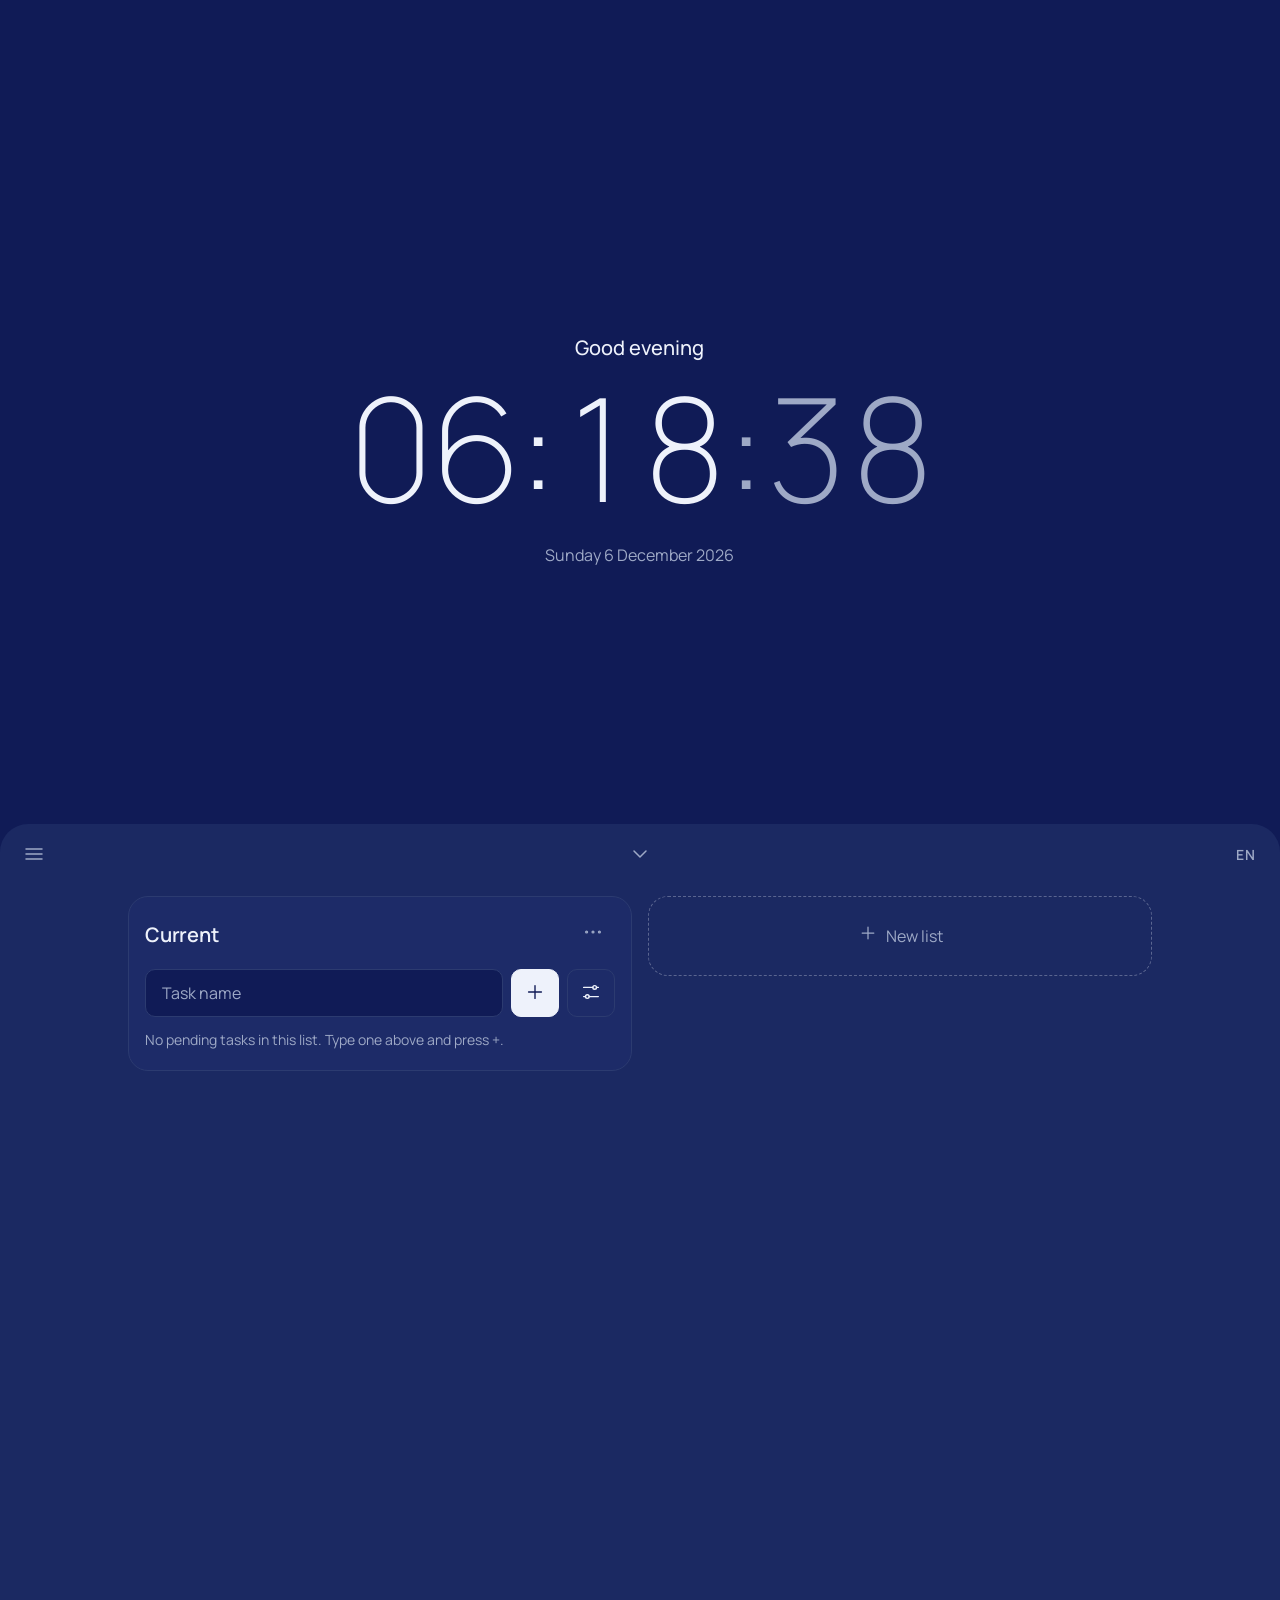
==== commit d40890f8: "fix: millor estilització i correcció de traduccions" ====
--- a/index.html
+++ b/index.html
@@ -23,8 +23,6 @@
         </time>
         <p class="date" id="date"></p>
 
-        <!-- Listas de tareas: elegir una, o crear otra con + -->
-        <nav class="lists" id="home-lists" aria-label="Listas" data-i18n-aria-label="lists.label"></nav>
       </div>
 
       <a class="scroll-hint" href="#tasks" aria-label="Ver tareas" data-i18n-aria-label="scroll.label">
@@ -36,7 +34,7 @@
     </section>
 
     <!-- Pantalla 2: lista de tareas (hoja) -->
-    <section class="screen tasks" id="tasks" aria-labelledby="tasks-title">
+    <section class="screen tasks" id="tasks" aria-label="Tareas" data-i18n-aria-label="tasks.section">
       <!-- Botones de la franja superior, a la altura de la flecha -->
       <div class="topbar">
         <button class="icon-btn" id="menu-btn" type="button" aria-haspopup="dialog"
@@ -52,40 +50,8 @@
       </div>
 
       <div class="tasks-inner">
-        <div class="tasks-head">
-          <h2 class="tasks-title" id="tasks-title"></h2>
-          <button class="icon-btn" id="list-options-btn" type="button" aria-haspopup="dialog"
-                  aria-label="Opciones de la lista" data-i18n-aria-label="list.options">
-            <svg width="22" height="22" viewBox="0 0 24 24" fill="none" stroke="currentColor"
-                 stroke-width="1.5" stroke-linecap="round" aria-hidden="true">
-              <circle cx="5" cy="12" r="1"/><circle cx="12" cy="12" r="1"/><circle cx="19" cy="12" r="1"/>
-            </svg>
-          </button>
-        </div>
-
-        <!-- Título + guardar + parámetros (los dos botones son cuadrados y del mismo tamaño) -->
-        <form class="add" id="add-form" autocomplete="off">
-          <label class="visually-hidden" for="task-input" data-i18n="task.input.label">Nombre de la tarea</label>
-          <input class="add-input" id="task-input" type="text" maxlength="120"
-                 placeholder="Nombre de la tarea" data-i18n-placeholder="task.input.placeholder">
-          <button class="square-btn primary" type="submit" aria-label="Guardar tarea" data-i18n-aria-label="task.save">
-            <svg width="22" height="22" viewBox="0 0 24 24" fill="none" stroke="currentColor"
-                 stroke-width="1.5" stroke-linecap="round" aria-hidden="true">
-              <path d="M12 5v14M5 12h14"/>
-            </svg>
-          </button>
-          <button class="square-btn" id="params-btn" type="button" aria-haspopup="dialog"
-                  aria-label="Parámetros de la tarea" data-i18n-aria-label="task.params">
-            <svg width="22" height="22" viewBox="0 0 24 24" fill="none" stroke="currentColor"
-                 stroke-width="1.5" stroke-linecap="round" aria-hidden="true">
-              <path d="M4 7h10M18 7h2M4 17h2M10 17h10"/><circle cx="16" cy="7" r="2"/><circle cx="8" cy="17" r="2"/>
-            </svg>
-          </button>
-        </form>
-
-        <ul class="list" id="task-list"></ul>
-
-        <p class="empty" id="empty" hidden data-i18n="task.empty">No hay tareas pendientes en esta lista. Escribe una arriba y pulsa +.</p>
+        <!-- Una tarjeta por lista, con sus tareas dentro (se dibujan desde tasks.js) -->
+        <div class="lists-grid" id="lists-grid"></div>
       </div>
     </section>
 
@@ -95,7 +61,11 @@
   <dialog class="modal modal-wide" id="settings-dialog" aria-labelledby="settings-title">
     <div class="modal-body">
       <header class="modal-head">
-        <h2 class="modal-title" id="settings-title" data-i18n="menu.title">Ajustes</h2>
+        <button class="icon-btn" id="settings-back" type="button" hidden aria-label="Volver" data-i18n-aria-label="settings.back">
+          <svg width="24" height="24" viewBox="0 0 24 24" fill="none" stroke="currentColor"
+               stroke-width="1.5" stroke-linecap="round" stroke-linejoin="round" aria-hidden="true"><path d="M15 6l-6 6 6 6"/></svg>
+        </button>
+        <h2 class="modal-title" id="settings-title">Ajustes</h2>
         <button class="icon-btn" id="settings-close" type="button" aria-label="Cerrar" data-i18n-aria-label="dialog.close">
           <svg width="24" height="24" viewBox="0 0 24 24" fill="none" stroke="currentColor"
                stroke-width="1.5" stroke-linecap="round" aria-hidden="true"><path d="M6 6l12 12M18 6L6 18"/></svg>
@@ -115,6 +85,7 @@
                stroke-width="1.5" stroke-linecap="round" aria-hidden="true"><path d="M6 6l12 12M18 6L6 18"/></svg>
         </button>
       </header>
+      <p class="modal-sub" id="task-dialog-list"></p>
       <div id="task-kind"></div>
       <div class="task-fields" id="task-fields"></div>
       <p class="form-error" id="task-error" role="alert"></p>
@@ -138,6 +109,7 @@
 
   <script src="languages.js"></script>
   <script src="i18n.js"></script>
+  <script src="ui.js"></script>
   <script src="tasks.js"></script>
   <script src="script.js"></script>
 </body>
--- a/style.css
+++ b/style.css
@@ -206,39 +206,23 @@
 }
 
 .tasks-inner {
-  width: min(100% - 2.5rem, 32rem);
+  width: min(100% - 2rem, 64rem);
   margin-inline: auto;
   padding-top: calc(4.5rem + env(safe-area-inset-top, 0px)); /* deja sitio a la franja de botones */
   padding-bottom: calc(var(--space-l) + env(safe-area-inset-bottom, 0px));
-}
-
-.tasks-head {
-  display: flex;
-  align-items: center;
-  justify-content: space-between;
-  gap: var(--space-s);
-  margin: 0 0 var(--space-m);
   opacity: 0;
   transform: translateY(6px);
   transition: opacity 0.3s var(--ease), transform 0.3s var(--ease);
 }
 
-.tasks:not(.open) .tasks-head {
+/* El contenido de las tareas solo se ve una vez deslizado hacia abajo. */
+.tasks:not(.open) .tasks-inner {
   pointer-events: none;
 }
 
-.tasks.open .tasks-head {
+.tasks.open .tasks-inner {
   opacity: 1;
   transform: none;
-}
-
-.tasks-title {
-  min-width: 0;
-  margin: 0;
-  font-size: var(--text-xl);
-  font-weight: 600;
-  letter-spacing: -0.01em;
-  overflow-wrap: anywhere;
 }
 
 /* Añadir tarea: campo + guardar + parámetros (los botones son cuadrados y del mismo tamaño) */
@@ -290,7 +274,7 @@
 
 /* Lista */
 .list {
-  margin: var(--space-m) 0 0;
+  margin: var(--space-s) 0 0;
   padding: 0;
   list-style: none;
 }
@@ -341,6 +325,7 @@
   overflow-wrap: anywhere;
   font-size: var(--text-s);
   color: var(--muted);
+  line-clamp: 2;
   -webkit-line-clamp: 2;
   -webkit-box-orient: vertical;
 }
@@ -417,55 +402,70 @@
   transition: color 0.2s var(--ease);
 }
 
-/* Cuadrado para tachar */
-.check {
+/* Casillas: cuadrados redondeados con los colores de la paleta (tarea, ajustes y formularios) */
+input[type="checkbox"] {
   -webkit-appearance: none;
   appearance: none;
   flex: none;
-  display: grid;
+  display: inline-grid;
   place-content: center;
-  width: 1.375rem;
-  height: 1.375rem;
+  width: 1.25rem;
+  height: 1.25rem;
   margin: 0;
   background: transparent;
-  border: 1.5px solid var(--muted);
-  border-radius: var(--radius-s);
+  border: 1.5px solid color-mix(in srgb, var(--ink) 45%, transparent);
+  border-radius: 0.4rem;
   cursor: pointer;
   transition: background-color 0.15s var(--ease), border-color 0.15s var(--ease);
 }
 
-.check::after {
+input[type="checkbox"]::after {
   content: "";
-  width: 0.65rem;
-  height: 0.33rem;
-  border-left: 2px solid var(--accent-ink);
-  border-bottom: 2px solid var(--accent-ink);
+  width: 0.62rem;
+  height: 0.32rem;
+  border-left: 2px solid var(--bg);
+  border-bottom: 2px solid var(--bg);
   transform: translate(0.5px, -1px) rotate(-45deg) scale(0);
   transition: transform 0.15s var(--ease);
 }
 
-.check:checked {
-  background: var(--accent);
-  border-color: var(--accent);
-}
-
-.check:checked::after {
+input[type="checkbox"]:hover:not(:disabled) {
+  border-color: var(--ink);
+}
+
+input[type="checkbox"]:checked {
+  background: var(--ink);
+  border-color: var(--ink);
+}
+
+input[type="checkbox"]:checked::after {
   transform: translate(0.5px, -1px) rotate(-45deg) scale(1);
+}
+
+input[type="checkbox"]:disabled {
+  cursor: default;
+  opacity: 0.5;
+}
+
+.check {
+  width: 1.4rem;
+  height: 1.4rem;
+  border-radius: 0.5rem;
 }
 
 .task.done .check {
   pointer-events: none;
 }
 
-.task.done .task-name {
+.task.done .task-name,
+.task.is-completed .task-name {
   color: var(--muted);
   text-decoration: line-through;
 }
 
-.empty {
-  margin: var(--space-l) 0 0;
-  color: var(--muted);
-  text-align: center;
+.task.is-completed .task-meta,
+.task.is-completed .task-desc {
+  opacity: 0.6;
 }
 
 @keyframes task-in {
@@ -598,6 +598,8 @@
 }
 
 .modal-title {
+  flex: 1;
+  min-width: 0;
   margin: 0;
   font-size: var(--text-l);
   font-weight: 600;
@@ -784,13 +786,6 @@
   gap: 0.6rem;
 }
 
-.check-row input,
-.param-check {
-  width: 1.1rem;
-  height: 1.1rem;
-  accent-color: var(--accent);
-}
-
 .recurrence {
   display: flex;
   flex-direction: column;
@@ -964,20 +959,125 @@
   margin-bottom: 0.5rem;
 }
 
-/* 12. Listas en la pantalla de inicio ------------------------------------- */
-.lists {
-  display: flex;
-  flex-wrap: wrap;
+/* 12. Listas: una tarjeta por lista -------------------------------------- */
+.lists-grid {
+  display: grid;
+  grid-template-columns: minmax(0, 1fr); /* pantallas pequeñas: una lista por fila */
+  align-items: start;
+  gap: 1rem;
+}
+
+@media (min-width: 56rem) {
+  .lists-grid {
+    grid-template-columns: repeat(2, minmax(0, 1fr)); /* pantallas grandes: dos listas por fila */
+  }
+}
+
+.list-card {
+  padding: 1rem 1rem 0.5rem;
+  background: var(--surface);
+  border: 1px solid var(--line);
+  border-radius: 1.25rem;
+}
+
+.card-head {
+  display: flex;
+  align-items: center;
+  gap: 0.5rem;
+  margin: 0 0 var(--space-s);
+}
+
+.card-title {
+  flex: 1;
+  min-width: 0;
+  margin: 0;
+  font-size: var(--text-l);
+  font-weight: 600;
+  letter-spacing: -0.01em;
+  overflow-wrap: anywhere;
+}
+
+.card-count {
+  font-size: var(--text-s);
+  color: var(--muted);
+}
+
+.card-error {
+  min-height: 0;
+  margin: 0.5rem 0 0;
+  font-size: var(--text-s);
+  color: color-mix(in srgb, #e5484d 75%, var(--ink));
+}
+
+.card-error:empty {
+  display: none;
+}
+
+.card-empty {
+  margin: var(--space-s) 0;
+  font-size: var(--text-s);
+  color: var(--muted);
+}
+
+.completed {
+  margin-top: var(--space-s);
+}
+
+.completed-title {
+  margin: 0;
+  font-size: var(--text-s);
+  font-weight: 500;
+  color: var(--muted);
+}
+
+/* Recuadro para crear otra lista */
+.list-card-add {
+  display: flex;
+  align-items: center;
   justify-content: center;
   gap: 0.5rem;
-  max-width: 30rem;
-  margin: var(--space-m) auto 0;
+  width: 100%;
+  min-height: 5rem;
+  padding: 1rem;
+  font: inherit;
+  color: var(--muted);
+  background: transparent;
+  border: 1.5px dashed color-mix(in srgb, var(--ink) 30%, transparent);
+  cursor: pointer;
+  transition: color 0.2s var(--ease), border-color 0.2s var(--ease);
+}
+
+.list-card-add:hover {
+  color: var(--ink);
+  border-color: var(--ink);
+}
+
+.list-card-new {
+  padding: 1rem;
+  background: transparent;
+  border-style: dashed;
+}
+
+.list-card-new .add-input {
+  width: 100%;
+}
+
+.list-card .add-input {
+  background: var(--bg);
+}
+
+/* Botones pequeños con texto (parámetros eliminados que se pueden restaurar) */
+.chip-row {
+  display: flex;
+  flex-wrap: wrap;
+  gap: 0.5rem;
+  margin-bottom: var(--space-s);
 }
 
 .chip {
   display: inline-flex;
   align-items: center;
-  gap: 0.4rem;
+  gap: 0.35rem;
   min-height: 2.25rem;
   padding: 0.4rem 0.9rem;
   font: inherit;
@@ -992,30 +1092,343 @@
 
 .chip:hover {
   color: var(--ink);
-}
-
-.chip[aria-pressed="true"] {
-  color: var(--ink);
   border-color: var(--ink);
 }
 
-.chip-count {
-  font-size: 0.75rem;
-  opacity: 0.7;
-}
-
-.chip-add {
-  padding: 0.4rem 0.6rem;
-}
-
-.chip-field {
-  min-width: 8rem;
-  min-height: 2.25rem;
-  padding: 0.4rem 0.9rem;
+/* 13. Desplegables, selector de día y de hora ---------------------------- */
+.dropdown,
+.picker {
+  position: relative;
+  min-width: 0;
+}
+
+.dropdown-button,
+.picker-button {
+  display: flex;
+  align-items: center;
+  gap: 0.5rem;
+  width: 100%;
+  text-align: left;
+  cursor: pointer;
+}
+
+.dropdown-text,
+.picker-text {
+  flex: 1;
+  min-width: 0;
+  overflow: hidden;
+  text-overflow: ellipsis;
+  white-space: nowrap;
+}
+
+.dropdown-button .icon {
+  display: grid;
+  color: var(--muted);
+  transition: transform 0.2s var(--ease);
+}
+
+.dropdown.is-open .dropdown-button .icon {
+  transform: rotate(180deg);
+}
+
+.picker-button .icon {
+  display: grid;
+  color: var(--muted);
+}
+
+.picker-button:disabled {
+  cursor: default;
+  opacity: 0.5;
+}
+
+.picker-text.is-placeholder {
+  color: var(--muted);
+}
+
+.popover {
+  position: absolute;
+  z-index: 10;
+  top: calc(100% + 0.35rem);
+  left: 0;
+  min-width: 100%;
+  padding: 0.35rem;
+  background: var(--surface);
+  border: 1px solid var(--line);
+  border-radius: var(--radius-m);
+  box-shadow: 0 12px 32px rgb(0 0 0 / 0.2);
+  animation: popover-in 0.15s var(--ease);
+}
+
+.popover.up {
+  top: auto;
+  bottom: calc(100% + 0.35rem);
+}
+
+@keyframes popover-in {
+  from {
+    opacity: 0;
+    transform: translateY(-4px);
+  }
+}
+
+.dropdown-panel {
+  display: flex;
+  flex-direction: column;
+  max-height: 14rem;
+  overflow-y: auto;
+}
+
+.dropdown-option {
+  padding: 0.55rem 0.7rem;
   font: inherit;
-  font-size: var(--text-s);
-  color: var(--ink);
-  background: var(--surface);
-  border: 1px solid var(--ink);
+  text-align: left;
+  color: var(--ink);
+  background: transparent;
+  border: 0;
+  border-radius: var(--radius-s);
+  cursor: pointer;
+}
+
+.dropdown-option:hover,
+.dropdown-option:focus-visible {
+  background: color-mix(in srgb, var(--ink) 8%, transparent);
+  outline: none;
+}
+
+.dropdown-option.is-selected {
+  font-weight: 600;
+  background: color-mix(in srgb, var(--ink) 12%, transparent);
+}
+
+/* Calendario */
+.calendar {
+  width: 17rem;
+  padding: 0.6rem;
+}
+
+.cal-head {
+  display: flex;
+  align-items: center;
+  justify-content: space-between;
+  margin-bottom: 0.4rem;
+}
+
+.cal-title {
+  font-size: var(--text-s);
+  font-weight: 600;
+  text-transform: capitalize;
+}
+
+.cal-weekdays,
+.cal-grid {
+  display: grid;
+  grid-template-columns: repeat(7, 1fr);
+  gap: 2px;
+  text-align: center;
+}
+
+.cal-weekdays span {
+  padding: 0.25rem 0;
+  font-size: 0.7rem;
+  text-transform: uppercase;
+  color: var(--muted);
+}
+
+.cal-day {
+  aspect-ratio: 1;
+  padding: 0;
+  font: inherit;
+  font-size: var(--text-s);
+  color: var(--ink);
+  background: transparent;
+  border: 1px solid transparent;
+  border-radius: 0.6rem;
+  cursor: pointer;
+}
+
+.cal-day:hover {
+  background: color-mix(in srgb, var(--ink) 10%, transparent);
+}
+
+.cal-day.is-today {
+  border-color: color-mix(in srgb, var(--ink) 45%, transparent);
+}
+
+.cal-day.is-selected {
+  color: var(--bg);
+  background: var(--ink);
+  border-color: var(--ink);
+}
+
+.cal-today {
+  width: 100%;
+  margin-top: 0.4rem;
+  padding: 0.4rem;
+  font: inherit;
+  font-size: var(--text-s);
+  color: var(--muted);
+  background: transparent;
+  border: 0;
+  border-radius: var(--radius-s);
+  cursor: pointer;
+}
+
+.cal-today:hover {
+  color: var(--ink);
+  background: color-mix(in srgb, var(--ink) 8%, transparent);
+}
+
+/* Hora: horas en cuadrícula y minutos de 5 en 5 */
+.time-panel {
+  right: 0;
+  left: auto;
+  width: 15rem;
+  padding: 0.6rem;
+}
+
+.time-grid {
+  display: grid;
+  grid-template-columns: repeat(6, 1fr);
+  gap: 2px;
+}
+
+.time-grid.minutes {
+  margin-top: 0.5rem;
+  padding-top: 0.5rem;
+  border-top: 1px solid var(--line);
+}
+
+.time-cell {
+  padding: 0.4rem 0;
+  font: inherit;
+  font-size: var(--text-s);
+  font-variant-numeric: tabular-nums;
+  color: var(--ink);
+  background: transparent;
+  border: 0;
+  border-radius: 0.5rem;
+  cursor: pointer;
+}
+
+.time-cell:hover {
+  background: color-mix(in srgb, var(--ink) 10%, transparent);
+}
+
+.time-cell.is-selected {
+  color: var(--bg);
+  background: var(--ink);
+}
+
+.date-row .picker {
+  flex: 1;
+}
+
+.date-row .picker-time {
+  flex: 0.7;
+}
+
+.repeat-unit {
+  flex: 1;
+  min-width: 0;
+}
+
+/* 14. Barras de desplazamiento: un rectángulo redondeado con el color de la paleta ---- */
+.modal,
+textarea,
+.dropdown-panel {
+  scrollbar-width: thin;
+  scrollbar-color: color-mix(in srgb, var(--ink) 30%, transparent) transparent;
+}
+
+.modal::-webkit-scrollbar,
+textarea::-webkit-scrollbar,
+.dropdown-panel::-webkit-scrollbar {
+  width: 10px;
+  height: 10px;
+}
+
+.modal::-webkit-scrollbar-track,
+textarea::-webkit-scrollbar-track,
+.dropdown-panel::-webkit-scrollbar-track,
+.modal::-webkit-scrollbar-corner,
+textarea::-webkit-scrollbar-corner {
+  background: transparent;
+}
+
+.modal::-webkit-scrollbar-thumb,
+textarea::-webkit-scrollbar-thumb,
+.dropdown-panel::-webkit-scrollbar-thumb {
+  background: color-mix(in srgb, var(--ink) 30%, transparent);
+  background-clip: padding-box;
+  border: 3px solid transparent;
   border-radius: 999px;
+}
+
+.modal::-webkit-scrollbar-thumb:hover,
+textarea::-webkit-scrollbar-thumb:hover,
+.dropdown-panel::-webkit-scrollbar-thumb:hover {
+  background: color-mix(in srgb, var(--ink) 50%, transparent);
+  background-clip: padding-box;
+}
+
+/* Sin flechas de subir y bajar en los campos de número */
+input[type="number"] {
+  -moz-appearance: textfield;
+  appearance: textfield;
+}
+
+input[type="number"]::-webkit-inner-spin-button,
+input[type="number"]::-webkit-outer-spin-button {
+  margin: 0;
+  -webkit-appearance: none;
+}
+
+/* 15. Menú de ajustes (dos apartados) -------------------------------------- */
+.settings-menu {
+  display: flex;
+  flex-direction: column;
+}
+
+.menu-row {
+  display: flex;
+  align-items: center;
+  justify-content: space-between;
+  gap: var(--space-s);
+  padding: 1rem 0.25rem;
+  font: inherit;
+  font-size: var(--text-m);
+  text-align: left;
+  color: var(--ink);
+  background: transparent;
+  border: 0;
+  border-top: 1px solid var(--line);
+  cursor: pointer;
+}
+
+.menu-row:last-child {
+  border-bottom: 1px solid var(--line);
+}
+
+.menu-row .icon {
+  display: grid;
+  color: var(--muted);
+}
+
+.menu-row:hover .icon {
+  color: var(--ink);
+}
+
+.modal-sub {
+  margin: -0.5rem 0 var(--space-s);
+  font-size: var(--text-s);
+  color: var(--muted);
+}
+
+.modal-sub:empty {
+  display: none;
+}
+
+.check-group.stacked {
+  flex-direction: column;
+  gap: var(--space-s);
 }
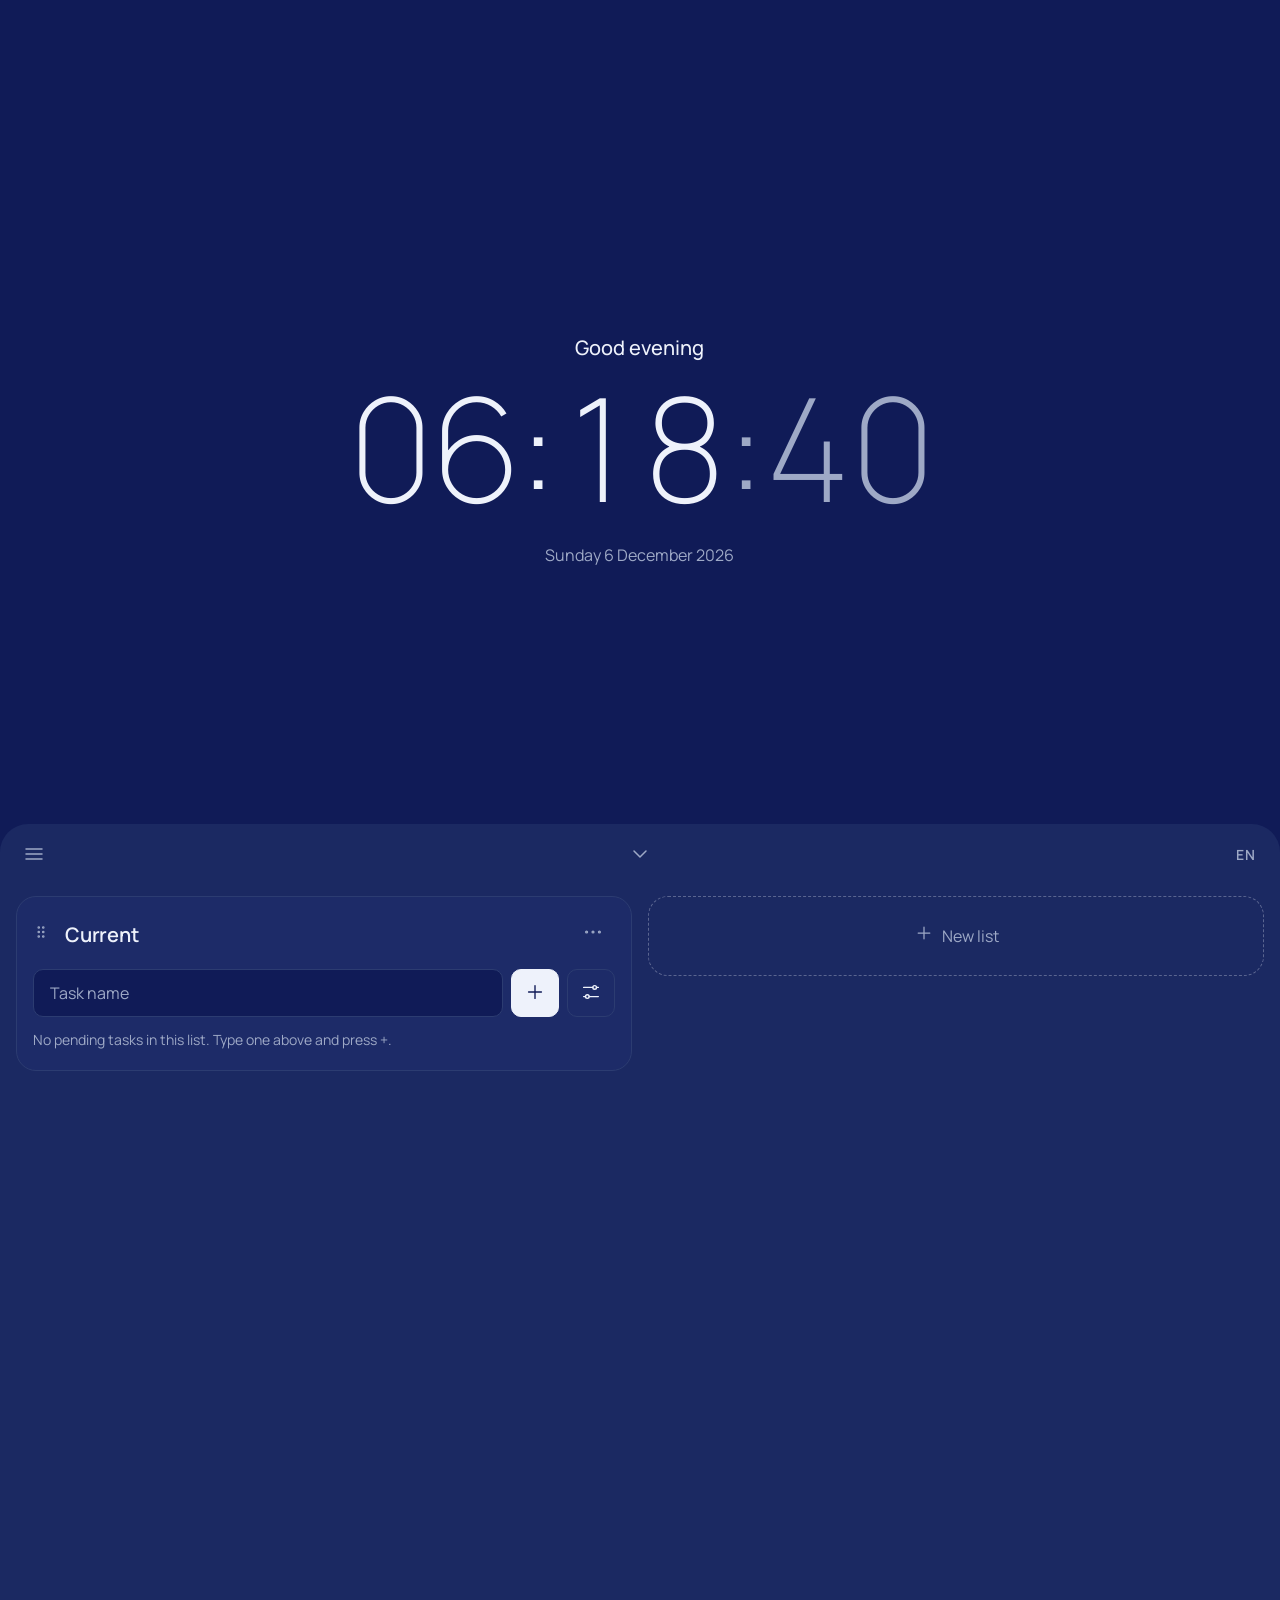
==== commit 30f02098: "v.0.1.6" ====
--- a/index.html
+++ b/index.html
@@ -53,9 +53,17 @@
         <!-- Una tarjeta por lista, con sus tareas dentro (se dibujan desde tasks.js) -->
         <div class="lists-grid" id="lists-grid"></div>
       </div>
+
+      <!-- Versión actual (se cambia en i18n.js: Flucti.version) -->
+      <p class="app-version" id="app-version"></p>
     </section>
 
   </main>
+
+  <!-- Una lista a pantalla completa (se abre pulsando su título) -->
+  <section class="list-full" id="list-full" hidden aria-label="Lista" data-i18n-aria-label="list.dialog.title">
+    <div class="list-full-body" id="list-full-body"></div>
+  </section>
 
   <!-- Ajustes de la aplicación -->
   <dialog class="modal modal-wide" id="settings-dialog" aria-labelledby="settings-title">
@@ -90,6 +98,7 @@
       <div class="task-fields" id="task-fields"></div>
       <p class="form-error" id="task-error" role="alert"></p>
       <button class="primary-btn" id="task-save-btn" type="button" data-i18n="task.saveButton">Guardar</button>
+      <button class="text-btn danger" id="task-delete-btn" type="button" hidden>Eliminar tarea</button>
     </div>
   </dialog>
 
--- a/style.css
+++ b/style.css
@@ -16,10 +16,13 @@
   /* Forma y espacio */
   --radius-s: 4px;
   --radius-m: 10px;
+  --danger: #e5484d; /* avisos y campos que faltan */
+  --modal-radius: 1.25rem; /* esquinas de las ventanas; las barras de desplazamiento usan el mismo */
   --control: 3rem; /* alto del campo de la tarea y lado de los botones cuadrados */
   --space-s: 0.75rem;
   --space-m: 1.5rem;
   --space-l: 3rem;
+  --gutter: 1rem; /* margen lateral de las listas: el mismo en cualquier pantalla */
 
   /* Movimiento */
   --ease: cubic-bezier(0.2, 0.7, 0.2, 1);
@@ -180,6 +183,8 @@
 /* Hoja de tareas: rectángulo de ancho completo con esquinas superiores redondeadas.
    Empieza a la altura de la flecha (asoma en la pantalla de inicio) y llega al borde inferior. */
 .tasks {
+  display: flex;
+  flex-direction: column; /* la versión queda siempre abajo del todo, aunque haya pocas tareas */
   --peek: calc(var(--space-m) + 2.75rem + 0.5rem + env(safe-area-inset-bottom, 0px));
   --sheet-radius: calc(1.75rem * (1 - var(--progress, 0))); /* se va a 0 al bajar a las tareas */
   position: relative;
@@ -206,8 +211,7 @@
 }
 
 .tasks-inner {
-  width: min(100% - 2rem, 64rem);
-  margin-inline: auto;
+  margin-inline: max(var(--gutter), env(safe-area-inset-left, 0px)) max(var(--gutter), env(safe-area-inset-right, 0px));
   padding-top: calc(4.5rem + env(safe-area-inset-top, 0px)); /* deja sitio a la franja de botones */
   padding-bottom: calc(var(--space-l) + env(safe-area-inset-bottom, 0px));
   opacity: 0;
@@ -319,6 +323,12 @@
   min-width: 0;
 }
 
+.task-desc ul,
+.task-desc ol {
+  margin: 0;
+  padding-left: 1.2rem;
+}
+
 .task-desc {
   display: -webkit-box;
   overflow: hidden;
@@ -351,16 +361,27 @@
   font-weight: 600;
 }
 
-/* Las tareas que vencen mañana se resaltan con una franja y un fondo suave del color de acento. */
-.meta-tomorrow {
-  color: var(--accent);
-  font-weight: 600;
-}
-
-.task.due-tomorrow .task-content {
-  background: color-mix(in srgb, var(--accent) 9%, transparent);
-  box-shadow: inset 3px 0 0 var(--accent);
-  border-radius: var(--radius-s);
+/* Tareas resaltadas (según las condiciones de su lista): un fondo uniforme del color elegido, sin franjas. */
+.task.is-highlighted .task-content {
+  background: color-mix(in srgb, var(--hl) 14%, transparent);
+  border-bottom-color: transparent;
+  border-radius: var(--radius-m);
+}
+
+.task.is-highlighted.hl-blink .task-content {
+  animation: hl-blink 1.6s ease-in-out infinite;
+}
+
+@keyframes hl-blink {
+  50% {
+    background: color-mix(in srgb, var(--hl) 3%, transparent);
+  }
+}
+
+@media (prefers-reduced-motion: reduce) {
+  .task.hl-blink .task-content {
+    animation: none !important;
+  }
 }
 
 /* Energía: tres barras, llenas según el nivel (baja 1, media 2, alta 3) */
@@ -400,6 +421,7 @@
   min-width: 0;
   overflow-wrap: anywhere;
   transition: color 0.2s var(--ease);
+  cursor: pointer;
 }
 
 /* Casillas: cuadrados redondeados con los colores de la paleta (tarea, ajustes y formularios) */
@@ -564,7 +586,7 @@
   color: var(--ink);
   background: var(--surface);
   border: 0;
-  border-radius: 1.25rem;
+  border-radius: var(--modal-radius);
 }
 
 .modal-wide {
@@ -587,7 +609,7 @@
 .modal-head {
   position: sticky;
   top: 0;
-  z-index: 1;
+  z-index: 20; /* por encima de todo lo que se desplaza debajo (deslizadores, desplegables…) */
   display: flex;
   align-items: center;
   justify-content: space-between;
@@ -605,7 +627,8 @@
   font-weight: 600;
 }
 
-.modal-body > .primary-btn {
+.modal-body > .primary-btn,
+.modal-body > .text-btn {
   width: 100%;
   margin-top: var(--space-s);
 }
@@ -682,7 +705,7 @@
 }
 
 .text-btn.danger {
-  color: color-mix(in srgb, #e5484d 75%, var(--ink));
+  color: color-mix(in srgb, var(--danger) 75%, var(--ink));
 }
 
 .icon-btn.small {
@@ -694,12 +717,13 @@
   min-height: 1.2em;
   margin: var(--space-s) 0 0;
   font-size: var(--text-s);
-  color: color-mix(in srgb, #e5484d 75%, var(--ink));
+  color: color-mix(in srgb, var(--danger) 75%, var(--ink));
 }
 
 /* Deslizador de varias opciones (tipo de tarea, tipo de repetición) */
 .segmented {
   position: relative;
+  isolation: isolate; /* sus capas internas no salen de él */
   display: grid;
   grid-template-columns: repeat(var(--count, 2), 1fr);
   padding: 0.25rem;
@@ -757,12 +781,15 @@
   color: var(--muted);
 }
 
-.field-group.invalid .field {
-  border-color: color-mix(in srgb, #e5484d 75%, var(--ink));
+.field-group.invalid .field,
+.field-group.invalid .rich,
+.add-input.invalid {
+  border-color: var(--danger);
+  box-shadow: 0 0 0 1px var(--danger);
 }
 
 .field-group.invalid .field-label {
-  color: color-mix(in srgb, #e5484d 75%, var(--ink));
+  color: var(--danger);
 }
 
 .date-row {
@@ -961,15 +988,28 @@
 
 /* 12. Listas: una tarjeta por lista -------------------------------------- */
 .lists-grid {
-  display: grid;
-  grid-template-columns: minmax(0, 1fr); /* pantallas pequeñas: una lista por fila */
-  align-items: start;
+  display: flex;
+  flex-direction: column; /* pantallas pequeñas: una lista por fila */
   gap: 1rem;
+}
+
+.lists-col {
+  display: contents; /* en pantallas pequeñas las dos columnas se funden en una sola */
 }
 
 @media (min-width: 56rem) {
   .lists-grid {
-    grid-template-columns: repeat(2, minmax(0, 1fr)); /* pantallas grandes: dos listas por fila */
+    flex-direction: row;
+    align-items: flex-start;
+  }
+
+  /* Pantallas grandes: dos columnas. Las listas se apilan en cada una sin huecos entre ellas. */
+  .lists-col {
+    display: flex;
+    flex: 1 1 0;
+    flex-direction: column;
+    gap: 1rem;
+    min-width: 0;
   }
 }
 
@@ -1000,17 +1040,6 @@
 .card-count {
   font-size: var(--text-s);
   color: var(--muted);
-}
-
-.card-error {
-  min-height: 0;
-  margin: 0.5rem 0 0;
-  font-size: var(--text-s);
-  color: color-mix(in srgb, #e5484d 75%, var(--ink));
-}
-
-.card-error:empty {
-  display: none;
 }
 
 .card-empty {
@@ -1250,6 +1279,10 @@
   background: color-mix(in srgb, var(--ink) 10%, transparent);
 }
 
+.cal-day.is-outside {
+  color: color-mix(in srgb, var(--ink) 35%, transparent);
+}
+
 .cal-day.is-today {
   border-color: color-mix(in srgb, var(--ink) 45%, transparent);
 }
@@ -1278,7 +1311,7 @@
   background: color-mix(in srgb, var(--ink) 8%, transparent);
 }
 
-/* Hora: horas en cuadrícula y minutos de 5 en 5 */
+/* Hora: un reloj. Primero la hora (anillo exterior 1-12, interior 13-23 y 00) y luego los minutos. */
 .time-panel {
   right: 0;
   left: auto;
@@ -1286,37 +1319,74 @@
   padding: 0.6rem;
 }
 
-.time-grid {
-  display: grid;
-  grid-template-columns: repeat(6, 1fr);
-  gap: 2px;
-}
-
-.time-grid.minutes {
-  margin-top: 0.5rem;
-  padding-top: 0.5rem;
-  border-top: 1px solid var(--line);
-}
-
-.time-cell {
-  padding: 0.4rem 0;
+.time-head {
+  display: flex;
+  align-items: center;
+  justify-content: center;
+  gap: 0.1rem;
+  margin-bottom: 0.25rem;
+  font-size: 2rem;
+  font-weight: 300;
+  font-variant-numeric: tabular-nums;
+}
+
+.time-seg {
+  padding: 0.05rem 0.5rem;
   font: inherit;
-  font-size: var(--text-s);
-  font-variant-numeric: tabular-nums;
-  color: var(--ink);
+  color: var(--muted);
   background: transparent;
   border: 0;
-  border-radius: 0.5rem;
-  cursor: pointer;
-}
-
-.time-cell:hover {
+  border-radius: var(--radius-m);
+  cursor: pointer;
+}
+
+.time-seg.is-active {
+  color: var(--ink);
   background: color-mix(in srgb, var(--ink) 10%, transparent);
 }
 
-.time-cell.is-selected {
-  color: var(--bg);
-  background: var(--ink);
+.dial {
+  display: block;
+  width: 12.5rem;
+  max-width: 100%;
+  margin: 0 auto;
+  cursor: pointer;
+  touch-action: none; /* arrastrar sobre el reloj no desplaza la página */
+  user-select: none;
+}
+
+.dial-face {
+  fill: color-mix(in srgb, var(--ink) 6%, transparent);
+}
+
+.dial-hand {
+  stroke: var(--ink);
+  stroke-width: 1.5;
+}
+
+.dial-knob {
+  fill: color-mix(in srgb, var(--ink) 20%, transparent);
+  stroke: var(--ink);
+  stroke-width: 1.5;
+}
+
+.dial-label {
+  fill: var(--ink);
+  font-size: 13px;
+  font-variant-numeric: tabular-nums;
+  text-anchor: middle;
+  dominant-baseline: central;
+  pointer-events: none;
+}
+
+.dial-label.inner {
+  fill: var(--muted);
+  font-size: 11px;
+}
+
+.dial-label.is-selected {
+  fill: var(--ink);
+  font-weight: 700;
 }
 
 .date-row .picker {
@@ -1332,24 +1402,44 @@
   min-width: 0;
 }
 
-/* 14. Barras de desplazamiento: un rectángulo redondeado con el color de la paleta ---- */
-.modal,
-textarea,
-.dropdown-panel {
-  scrollbar-width: thin;
-  scrollbar-color: color-mix(in srgb, var(--ink) 30%, transparent) transparent;
+/* 14. Barras de desplazamiento: solo la barra (sin flechas), un rectángulo redondeado con el color
+   de la paleta y con el mismo radio que el menú donde está.
+   Chrome, Edge y Safari usan ::-webkit-scrollbar. Ojo: si en esos navegadores se declara también
+   scrollbar-width o scrollbar-color, ignoran los estilos ::-webkit-scrollbar (y vuelven las flechas),
+   así que esas dos propiedades solo se usan donde no existe ::-webkit-scrollbar (Firefox). ---- */
+@supports not selector(::-webkit-scrollbar) {
+  .modal,
+  textarea,
+  .dropdown-panel,
+  .rich-area {
+    scrollbar-width: thin;
+    scrollbar-color: color-mix(in srgb, var(--ink) 30%, transparent) transparent;
+  }
 }
 
 .modal::-webkit-scrollbar,
 textarea::-webkit-scrollbar,
-.dropdown-panel::-webkit-scrollbar {
+.dropdown-panel::-webkit-scrollbar,
+.rich-area::-webkit-scrollbar {
   width: 10px;
   height: 10px;
+}
+
+/* sin las flechas de subir y bajar */
+.modal::-webkit-scrollbar-button,
+textarea::-webkit-scrollbar-button,
+.dropdown-panel::-webkit-scrollbar-button,
+.rich-area::-webkit-scrollbar-button {
+  display: none;
+  width: 0;
+  height: 0;
+  -webkit-appearance: none;
 }
 
 .modal::-webkit-scrollbar-track,
 textarea::-webkit-scrollbar-track,
 .dropdown-panel::-webkit-scrollbar-track,
+.rich-area::-webkit-scrollbar-track,
 .modal::-webkit-scrollbar-corner,
 textarea::-webkit-scrollbar-corner {
   background: transparent;
@@ -1357,18 +1447,40 @@
 
 .modal::-webkit-scrollbar-thumb,
 textarea::-webkit-scrollbar-thumb,
-.dropdown-panel::-webkit-scrollbar-thumb {
+.dropdown-panel::-webkit-scrollbar-thumb,
+.rich-area::-webkit-scrollbar-thumb {
   background: color-mix(in srgb, var(--ink) 30%, transparent);
   background-clip: padding-box;
   border: 3px solid transparent;
-  border-radius: 999px;
 }
 
 .modal::-webkit-scrollbar-thumb:hover,
 textarea::-webkit-scrollbar-thumb:hover,
-.dropdown-panel::-webkit-scrollbar-thumb:hover {
+.dropdown-panel::-webkit-scrollbar-thumb:hover,
+.rich-area::-webkit-scrollbar-thumb:hover {
   background: color-mix(in srgb, var(--ink) 50%, transparent);
   background-clip: padding-box;
+}
+
+/* El radio de la barra y el margen del carril siguen al de su menú, para que no roce las esquinas. */
+.modal::-webkit-scrollbar-track {
+  margin-block: var(--modal-radius);
+}
+
+.modal::-webkit-scrollbar-thumb {
+  border-radius: var(--modal-radius);
+}
+
+textarea::-webkit-scrollbar-track,
+.dropdown-panel::-webkit-scrollbar-track,
+.rich-area::-webkit-scrollbar-track {
+  margin-block: var(--radius-m);
+}
+
+textarea::-webkit-scrollbar-thumb,
+.dropdown-panel::-webkit-scrollbar-thumb,
+.rich-area::-webkit-scrollbar-thumb {
+  border-radius: var(--radius-m);
 }
 
 /* Sin flechas de subir y bajar en los campos de número */
@@ -1431,4 +1543,494 @@
 .check-group.stacked {
   flex-direction: column;
   gap: var(--space-s);
+}
+
+.about-section {
+  display: flex;
+  flex-direction: column;
+  gap: 1rem;
+}
+
+.about-hero,
+.about-card,
+.about-feature-item {
+  border-radius: 14px;
+  padding: 1rem;
+  background: rgba(255, 255, 255, 0.08);
+  border: 1px solid rgba(255, 255, 255, 0.14);
+}
+
+.about-badge {
+  display: inline-block;
+  font-size: 0.75rem;
+  opacity: 0.85;
+  margin-bottom: 0.4rem;
+}
+
+.about-grid {
+  display: grid;
+  grid-template-columns: repeat(auto-fit, minmax(210px, 1fr));
+  gap: 0.75rem;
+  margin-top: 0.5rem;
+}
+
+.about-feature-head {
+  display: flex;
+  align-items: center;
+  gap: 0.45rem;
+  margin-bottom: 0.35rem;
+}
+
+.about-feature-desc,
+.about-note,
+.about-meta {
+  font-size: 0.875rem;
+  opacity: 0.85;
+  margin: 0.35rem 0 0;
+}
+
+.about-heading,
+.about-card-title {
+  margin-top: 0;
+}
+
+.about-timeline {
+  position: relative;
+  display: flex;
+  flex-direction: column;
+  gap: 0.65rem;
+  margin-top: 0.65rem;
+  margin-left: 0.35rem;
+  padding-left: 1.25rem;
+  border-left: 2px solid rgba(255, 255, 255, 0.25);
+}
+
+.about-timeline-item {
+  position: relative;
+  border-radius: 12px;
+  background: rgba(255, 255, 255, 0.08);
+  border: 1px solid rgba(255, 255, 255, 0.14);
+  padding: 0.7rem 0.9rem;
+}
+
+.about-timeline-dot {
+  position: absolute;
+  left: calc(-1.25rem - 1px);
+  top: 1.05rem;
+  transform: translate(-50%, -50%);
+  width: 10px;
+  height: 10px;
+  border-radius: 50%;
+  background: currentColor;
+  pointer-events: none;
+}
+
+.about-timeline-summary {
+  cursor: pointer;
+  list-style: none;
+}
+
+.about-timeline-summary::-webkit-details-marker {
+  display: none;
+}
+
+.about-timeline-header {
+  display: flex;
+  align-items: center;
+  justify-content: space-between;
+  gap: 0.75rem;
+}
+
+.about-timeline-version {
+  font-size: 0.9rem;
+  font-variant-numeric: tabular-nums;
+}
+
+.about-timeline-date {
+  font-size: 0.85rem;
+  opacity: 0.8;
+  font-variant-numeric: tabular-nums;
+}
+
+.about-timeline-content {
+  margin-top: 0.55rem;
+  padding-top: 0.55rem;
+  border-top: 1px solid rgba(255, 255, 255, 0.1);
+}
+
+.about-timeline-title {
+  margin: 0 0 0.3rem 0;
+  font-size: 0.95rem;
+  font-weight: 600;
+}
+
+/* 16. Etiquetas y aspecto de los parámetros -------------------------------- */
+.task-body {
+  cursor: pointer;
+}
+
+/* Etiqueta: palabra con contorno. Etiqueta de color: rellena del color elegido en la lista. */
+.tag,
+.badge {
+  display: inline-flex;
+  align-items: center;
+  max-width: 100%;
+  padding: 0.08rem 0.6rem;
+  font-size: 0.74rem;
+  line-height: 1.45;
+  overflow-wrap: anywhere;
+  border-radius: 999px;
+}
+
+.tag {
+  color: var(--ink);
+  border: 1px solid color-mix(in srgb, var(--ink) 28%, transparent);
+}
+
+.badge {
+  font-weight: 600;
+  color: var(--tag-ink, #fff);
+  background: var(--tag, var(--accent));
+}
+
+.list-tabs {
+  display: block;
+}
+
+#list-body > .list-tabs + * {
+  margin-top: var(--space-m);
+}
+
+.layout-row {
+  padding: 0.55rem 0;
+  border-top: 1px solid var(--line);
+}
+
+.layout-head {
+  display: grid;
+  grid-template-columns: minmax(0, 1fr) minmax(0, 1fr) 2rem 2rem;
+  align-items: center;
+  gap: 0.4rem;
+}
+
+.layout-name {
+  overflow-wrap: anywhere;
+}
+
+.swatches {
+  display: flex;
+  flex-wrap: wrap;
+  gap: 0.6rem;
+  margin-top: 0.7rem;
+}
+
+.swatch {
+  -webkit-appearance: none;
+  appearance: none;
+  flex: none;
+  width: 1.5rem;
+  height: 1.5rem;
+  padding: 0;
+  background: var(--swatch);
+  border: 0;
+  border-radius: 50%;
+  box-shadow: inset 0 0 0 1px color-mix(in srgb, var(--ink) 15%, transparent);
+  cursor: pointer;
+  transition: box-shadow 0.15s var(--ease);
+}
+
+.swatch.is-selected {
+  box-shadow: 0 0 0 2px var(--surface), 0 0 0 3.5px var(--ink);
+}
+
+/* Selector de color libre: un círculo con los colores del arco iris hasta que se elige uno */
+.swatch-custom {
+  background: conic-gradient(#dc2626, #ca8a04, #16a34a, #0d9488, #2563eb, #c026d3, #dc2626);
+}
+
+.swatch-custom::-webkit-color-swatch-wrapper {
+  padding: 0;
+}
+
+.swatch-custom::-webkit-color-swatch {
+  border: 0;
+  border-radius: 50%;
+  opacity: 0;
+}
+
+.swatch-custom::-moz-color-swatch {
+  border: 0;
+  border-radius: 50%;
+  opacity: 0;
+}
+
+.swatch-custom.is-selected::-webkit-color-swatch,
+.swatch-custom.is-selected::-moz-color-swatch {
+  opacity: 1;
+}
+
+/* Nombre de un parámetro propio: se pulsa para editarlo */
+.param-edit {
+  padding: 0;
+  font: inherit;
+  text-align: left;
+  color: inherit;
+  background: none;
+  border: 0;
+  cursor: pointer;
+}
+
+.param-edit:hover {
+  text-decoration: underline;
+}
+
+
+/* 17. Opciones de las listas desplegables: color por opción ---------------- */
+.dot,
+.option-dot {
+  flex: none;
+  display: inline-block;
+  width: 0.55rem;
+  height: 0.55rem;
+  background: var(--dot);
+  border-radius: 50%;
+}
+
+.option-dot {
+  margin-right: 0.5rem;
+}
+
+.dropdown-button .option-dot {
+  margin-right: 0;
+}
+
+.option-dot[hidden],
+.options-editor[hidden] {
+  display: none;
+}
+
+.tag.has-color {
+  color: color-mix(in srgb, var(--tag) 70%, var(--ink));
+  border-color: var(--tag);
+}
+
+.options-editor {
+  display: flex;
+  flex-direction: column;
+  gap: 0.5rem;
+}
+
+.option-row {
+  display: grid;
+  grid-template-columns: 1.5rem minmax(0, 1fr) 2rem 2rem;
+  align-items: center;
+  gap: 0.5rem;
+}
+
+.option-row .field {
+  background: var(--surface);
+}
+
+.options-editor .swatches {
+  margin: 0.1rem 0 0.25rem 0;
+}
+
+.options-editor .text-btn {
+  align-self: flex-start;
+}
+
+/* 18. Texto enriquecido (negrita, cursiva, tachado y listas) ------------- */
+.rich {
+  display: flex;
+  flex-direction: column;
+  background: var(--bg);
+  border: 1px solid var(--line);
+  border-radius: var(--radius-m);
+  overflow: hidden;
+}
+
+.rich:focus-within {
+  border-color: color-mix(in srgb, var(--ink) 45%, transparent);
+}
+
+.rich-bar {
+  display: flex;
+  gap: 0.15rem;
+  padding: 0.3rem 0.4rem;
+  border-bottom: 1px solid var(--line);
+}
+
+.rich-btn {
+  display: grid;
+  place-items: center;
+  width: 2rem;
+  height: 2rem;
+  padding: 0;
+  font: inherit;
+  font-size: var(--text-s);
+  color: var(--muted);
+  background: transparent;
+  border: 0;
+  border-radius: var(--radius-s);
+  cursor: pointer;
+  transition: color 0.2s var(--ease), background-color 0.2s var(--ease);
+}
+
+.rich-btn:hover {
+  color: var(--ink);
+  background: color-mix(in srgb, var(--ink) 8%, transparent);
+}
+
+.rich-btn[aria-pressed="true"] {
+  color: var(--ink);
+  background: color-mix(in srgb, var(--ink) 18%, transparent);
+}
+
+.rich-btn .icon {
+  display: grid;
+}
+
+.rich-area {
+  height: 8rem; /* se recuerda la que dejes (ui.js) */
+  min-height: 4.5rem;
+  max-height: 70dvh;
+  padding: 0.7rem 0.9rem;
+  overflow: auto;
+  overflow-wrap: anywhere;
+  resize: vertical;
+  outline: none;
+}
+
+.rich-area ul,
+.rich-area ol {
+  margin: 0;
+  padding-left: 1.3rem;
+}
+
+/* 19. Listas: asa para moverlas, título que las abre y pantalla completa --- */
+.card-head .grip {
+  flex: none;
+  margin-left: -0.5rem;
+  cursor: grab;
+  touch-action: none; /* arrastrar el asa no desplaza la página */
+}
+
+.card-title-btn {
+  padding: 0;
+  font: inherit;
+  letter-spacing: inherit;
+  text-align: left;
+  color: inherit;
+  background: none;
+  border: 0;
+  cursor: pointer;
+  overflow-wrap: anywhere;
+}
+
+.card-title-btn:hover {
+  text-decoration: underline;
+  text-underline-offset: 0.2em;
+}
+
+.list-card-placeholder {
+  padding: 0;
+  background: transparent;
+  border: 1.5px dashed color-mix(in srgb, var(--ink) 30%, transparent);
+}
+
+.list-card.is-dragging {
+  box-shadow: 0 18px 40px rgb(0 0 0 / 0.25);
+}
+
+html.is-dragging,
+html.is-dragging * {
+  cursor: grabbing !important;
+  user-select: none;
+}
+
+.list-full {
+  position: fixed;
+  inset: 0;
+  z-index: 20;
+  overflow-y: auto;
+  overscroll-behavior: contain;
+  background: var(--sheet);
+  animation: full-in 0.2s var(--ease);
+}
+
+body.ready .list-full {
+  transition: background-color 1.2s var(--ease);
+}
+
+.list-full-body {
+  margin-inline: max(var(--gutter), env(safe-area-inset-left, 0px)) max(var(--gutter), env(safe-area-inset-right, 0px));
+  padding-top: env(safe-area-inset-top, 0px);
+  padding-bottom: calc(var(--space-l) + env(safe-area-inset-bottom, 0px));
+}
+
+.list-card-full {
+  padding: 0;
+  background: transparent;
+  border: 0;
+  border-radius: 0;
+}
+
+.list-card-full .card-head {
+  position: sticky;
+  top: 0;
+  z-index: 2;
+  margin: 0;
+  padding: 0.5rem 0;
+  background: var(--sheet);
+}
+
+@keyframes full-in {
+  from {
+    opacity: 0;
+    transform: translateY(8px);
+  }
+}
+
+/* 20. Resaltado de tareas (apartado de las opciones de lista) ------------- */
+.hl-row {
+  padding: 0.55rem 0;
+  border-top: 1px solid var(--line);
+}
+
+.hl-line {
+  display: grid;
+  grid-template-columns: minmax(0, 1fr) minmax(0, 1fr) 2rem;
+  align-items: center;
+  gap: 0.4rem;
+}
+
+.hl-line.hl-missing {
+  grid-template-columns: minmax(0, 1fr) 2rem;
+  color: var(--muted);
+}
+
+.hl-value {
+  margin-top: 0.4rem;
+}
+
+.swatch-auto {
+  background: var(--accent);
+}
+
+
+/* 21. Versión de la app: en pequeño, abajo del todo ------------------------ */
+.app-version {
+  position: relative;
+  z-index: 2;
+  margin: auto 0 0;
+  padding: 0 var(--gutter) calc(0.75rem + env(safe-area-inset-bottom, 0px));
+  font-size: 0.7rem;
+  text-align: center;
+  color: var(--muted);
+  opacity: 0.7;
+  transition: opacity 0.3s var(--ease);
+}
+
+.tasks:not(.open) .app-version {
+  opacity: 0;
 }
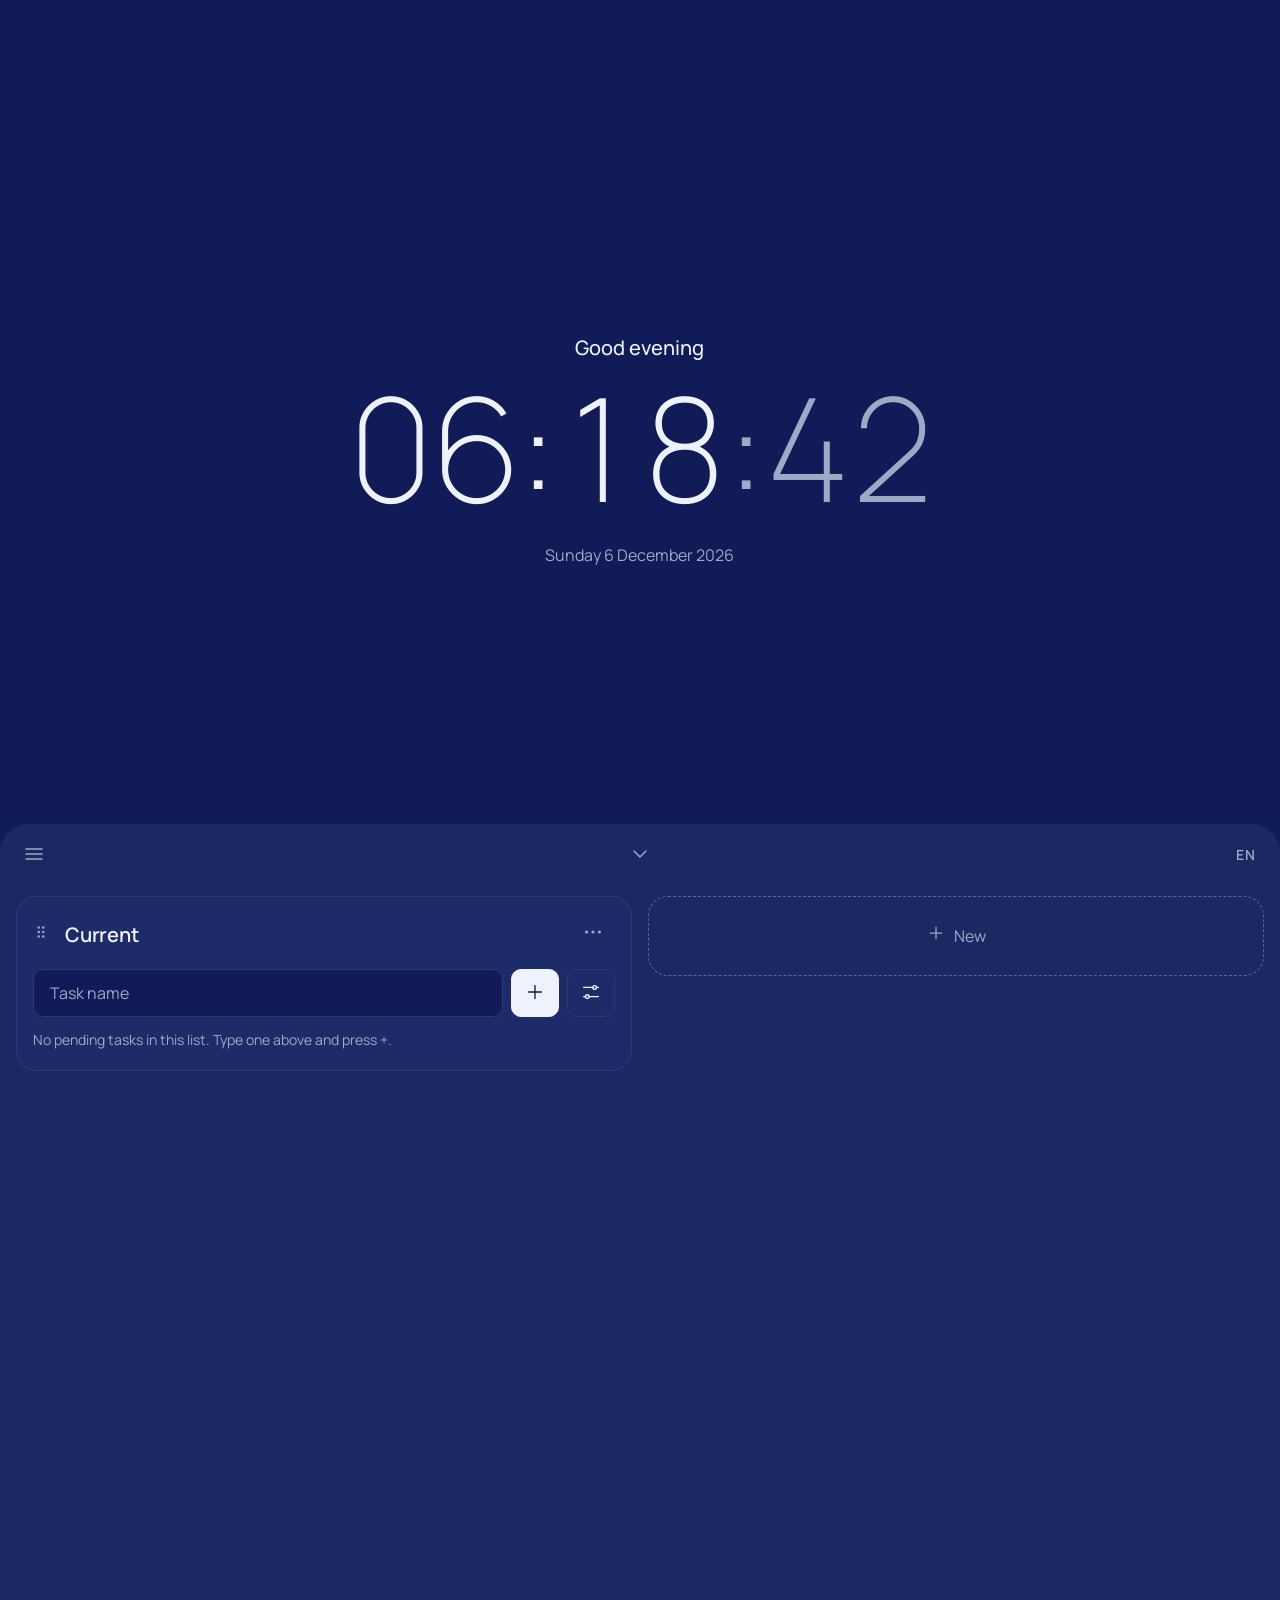
==== commit 363cf026: "feat: Llistes Independents" ====
--- a/index.html
+++ b/index.html
@@ -83,6 +83,20 @@
     </div>
   </dialog>
 
+  <!-- Nuevo: elegir el tipo de lista -->
+  <dialog class="modal modal-wide" id="new-dialog" aria-labelledby="new-dialog-title">
+    <div class="modal-body">
+      <header class="modal-head">
+        <h2 class="modal-title" id="new-dialog-title" data-i18n="list.new">Nuevo</h2>
+        <button class="icon-btn" id="new-close" type="button" aria-label="Cerrar" data-i18n-aria-label="dialog.close">
+          <svg width="24" height="24" viewBox="0 0 24 24" fill="none" stroke="currentColor"
+               stroke-width="1.5" stroke-linecap="round" aria-hidden="true"><path d="M6 6l12 12M18 6L6 18"/></svg>
+        </button>
+      </header>
+      <div class="settings-menu" id="new-body"></div>
+    </div>
+  </dialog>
+
   <!-- Parámetros de una tarea: cerrar la ventana la guarda (sin título se descarta) -->
   <dialog class="modal modal-wide" id="task-dialog" aria-labelledby="task-dialog-title">
     <div class="modal-body">
--- a/style.css
+++ b/style.css
@@ -1697,6 +1697,19 @@
   display: block;
 }
 
+/* Los apartados reparten todo el ancho; si el texto no cabe, pasa a dos líneas (nunca se corta ni se desplaza). */
+.list-tabs .segmented {
+  grid-template-columns: repeat(var(--count, 2), minmax(0, 1fr));
+}
+
+.list-tabs .segmented-option {
+  padding: 0.5rem 0.15rem;
+  font-size: clamp(0.66rem, 2.9vw, var(--text-s));
+  line-height: 1.15;
+  overflow-wrap: anywhere;
+  hyphens: auto;
+}
+
 #list-body > .list-tabs + * {
   margin-top: var(--space-m);
 }
@@ -2033,4 +2046,24 @@
 
 .tasks:not(.open) .app-version {
   opacity: 0;
+}
+
+
+/* 22. Listas dependientes y menú "Nuevo" ----------------------------------- */
+.link-block {
+  margin-top: var(--space-s);
+  padding-top: var(--space-s);
+  border-top: 1px solid var(--line);
+}
+
+.menu-text {
+  display: flex;
+  flex-direction: column;
+  gap: 0.2rem;
+  min-width: 0;
+}
+
+.menu-text small {
+  font-size: var(--text-s);
+  color: var(--muted);
 }
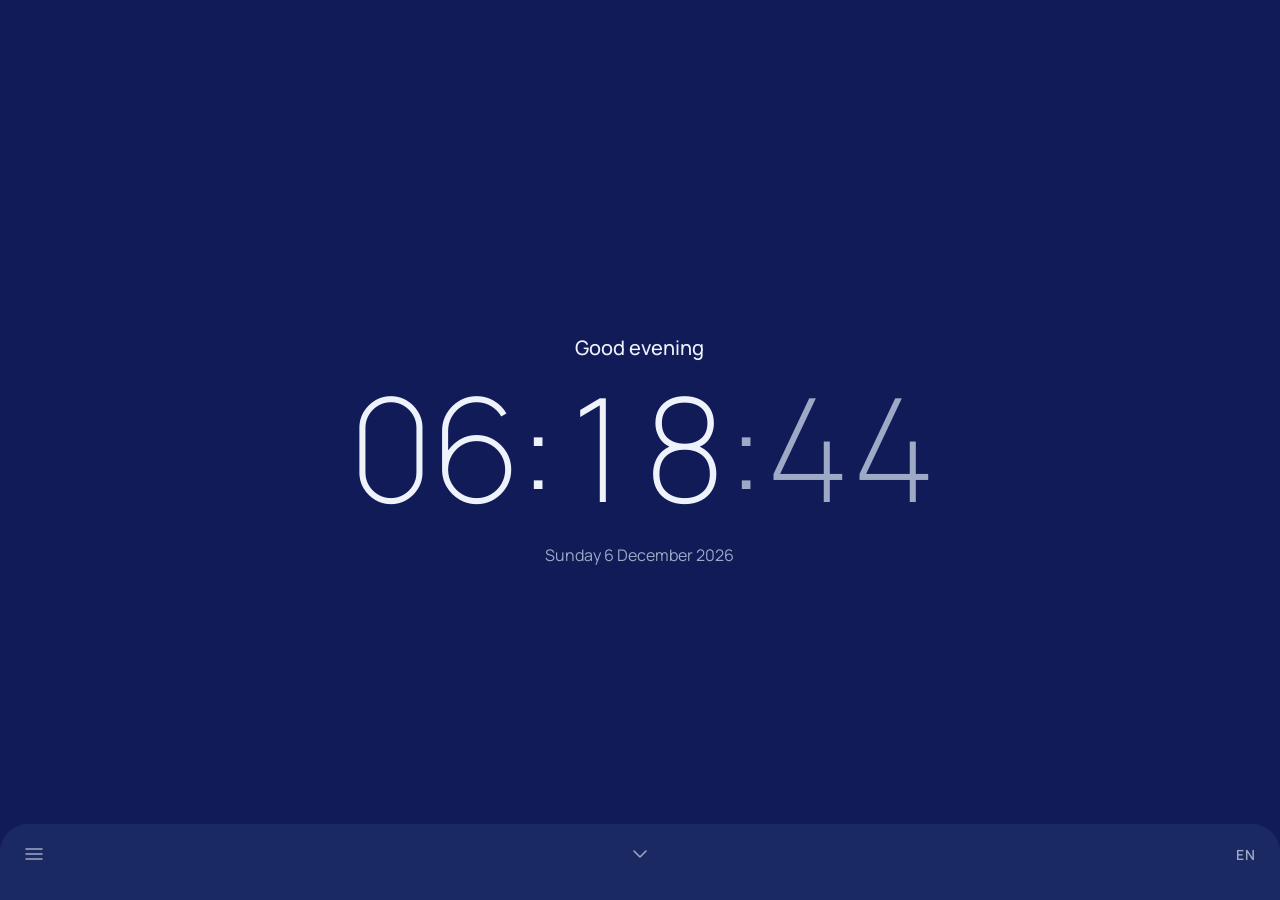
==== commit 666d63ae: "v.0.2.0" ====
--- a/index.html
+++ b/index.html
@@ -34,7 +34,7 @@
     </section>
 
     <!-- Pantalla 2: lista de tareas (hoja) -->
-    <section class="screen tasks" id="tasks" aria-label="Tareas" data-i18n-aria-label="tasks.section">
+    <section class="screen tasks" id="tasks" tabindex="-1" aria-label="Tareas" data-i18n-aria-label="tasks.section">
       <!-- Botones de la franja superior, a la altura de la flecha -->
       <div class="topbar">
         <button class="icon-btn" id="menu-btn" type="button" aria-haspopup="dialog"
--- a/style.css
+++ b/style.css
@@ -76,17 +76,14 @@
 }
 
 html {
-  scroll-behavior: smooth;
-  overscroll-behavior-y: none;
-  scrollbar-width: none; /* Firefox */
-  -ms-overflow-style: none; /* Edge antiguo */
-}
-
-html::-webkit-scrollbar {
-  display: none; /* Chrome, Safari */
+  height: 100%;
+  overflow: hidden; /* la página no se desplaza: la hora está quieta y la hoja de tareas tiene su propio desplazamiento */
+  overscroll-behavior: none;
 }
 
 body {
+  height: 100%;
+  overflow: hidden;
   margin: 0;
   background: var(--bg);
   color: var(--ink);
@@ -118,19 +115,46 @@
 }
 
 /* 3. Pantallas ------------------------------------------------------------- */
+/* Dos pantallas apiladas: la hora (quieta) y la hoja de tareas (con su propio desplazamiento). Al cambiar de una a otra
+   se mueven juntas, como si la hoja subiera y empujara la hora. */
+main {
+  --peek: calc(var(--space-m) + 2.75rem + 0.5rem + env(safe-area-inset-bottom, 0px)); /* lo que asoma la hoja sobre la hora */
+  --move: 0.8s; /* igual que MOVE_DURATION en script.js */
+  --move-ease: cubic-bezier(0.65, 0, 0.25, 1);
+  position: fixed;
+  top: 0;
+  left: 0;
+  right: 0;
+  height: 100vh;
+  height: 100dvh;
+  overflow: hidden;
+}
+
 .screen {
-  min-height: 100vh;
-  min-height: 100dvh;
+  position: absolute;
+  inset: 0;
 }
 
 .home {
-  position: relative;
+  z-index: 2; /* la flecha queda por encima de la hoja que asoma */
   display: grid;
   place-items: center;
   padding: var(--space-m);
+  pointer-events: none; /* deja pasar los clics a los botones de la hoja que asoman; solo la flecha los recibe */
+  transition: transform var(--move) var(--move-ease);
+}
+
+body.view-tasks .home {
+  transform: translateY(calc(-100% + var(--peek)));
+}
+
+.no-transition,
+.no-transition * {
+  transition: none !important;
 }
 
 .scroll-hint {
+  pointer-events: auto;
   position: absolute;
   bottom: calc(var(--space-m) + env(safe-area-inset-bottom, 0px));
   left: 50%;
@@ -142,7 +166,13 @@
   color: var(--muted);
   border-radius: 50%;
   z-index: 2;
-  transition: color 0.2s var(--ease);
+  transition: color 0.2s var(--ease), opacity 0.4s var(--ease);
+}
+
+/* Solo se ve en la hora: en las tareas (donde asomaría arriba) desaparece */
+body.view-tasks .scroll-hint {
+  opacity: 0;
+  pointer-events: none;
 }
 
 .scroll-hint:hover {
@@ -183,25 +213,34 @@
 /* Hoja de tareas: rectángulo de ancho completo con esquinas superiores redondeadas.
    Empieza a la altura de la flecha (asoma en la pantalla de inicio) y llega al borde inferior. */
 .tasks {
+  z-index: 1; /* por encima del canvas del clima (z-index 0), que así queda tapado */
   display: flex;
   flex-direction: column; /* la versión queda siempre abajo del todo, aunque haya pocas tareas */
-  --peek: calc(var(--space-m) + 2.75rem + 0.5rem + env(safe-area-inset-bottom, 0px));
-  --sheet-radius: calc(1.75rem * (1 - var(--progress, 0))); /* se va a 0 al bajar a las tareas */
-  position: relative;
-  margin-top: calc(-1 * var(--peek));
-}
-
-.tasks::before {
-  content: "";
-  position: absolute;
-  inset: 0;
-  z-index: 1; /* por encima del canvas del clima (z-index 0), que así queda tapado; por debajo del contenido (z-index 2) */
+  overflow-y: auto; /* la hoja se desplaza por su cuenta */
+  overscroll-behavior: none; /* sin rebotes ni arrastre hacia la hora */
+  scrollbar-width: none; /* Firefox */
   background: var(--sheet);
-  border-radius: var(--sheet-radius) var(--sheet-radius) 0 0;
-}
-
-body.ready .tasks::before {
-  transition: background-color 1.2s var(--ease);
+  border-radius: 1.75rem 1.75rem 0 0; /* se va a 0 al subir a las tareas */
+  transform: translateY(calc(100% - var(--peek))); /* en la hora solo asoma su borde superior */
+  transition: transform var(--move) var(--move-ease), border-radius var(--move) var(--move-ease);
+  outline: none;
+}
+
+.tasks::-webkit-scrollbar {
+  display: none; /* Chrome, Safari */
+}
+
+body.ready .tasks {
+  transition: transform var(--move) var(--move-ease), border-radius var(--move) var(--move-ease), background-color 1.2s var(--ease);
+}
+
+body.view-tasks .tasks {
+  transform: none;
+  border-radius: 0;
+}
+
+html.modal-open .tasks {
+  overflow: hidden;
 }
 
 .clock,
@@ -214,6 +253,7 @@
   margin-inline: max(var(--gutter), env(safe-area-inset-left, 0px)) max(var(--gutter), env(safe-area-inset-right, 0px));
   padding-top: calc(4.5rem + env(safe-area-inset-top, 0px)); /* deja sitio a la franja de botones */
   padding-bottom: calc(var(--space-l) + env(safe-area-inset-bottom, 0px));
+  flex: none;
   opacity: 0;
   transform: translateY(6px);
   transition: opacity 0.3s var(--ease), transform 0.3s var(--ease);
@@ -308,7 +348,11 @@
   align-items: flex-start;
   gap: 1rem;
   padding: 0.9rem 0.6rem;
-  border-bottom: 1px solid var(--line);
+}
+
+/* La línea separadora va entre tareas: la última de cada lista no lleva. */
+.task + .task .task-content {
+  border-top: 1px solid var(--line);
 }
 
 .task-content .check {
@@ -364,8 +408,21 @@
 /* Tareas resaltadas (según las condiciones de su lista): un fondo uniforme del color elegido, sin franjas. */
 .task.is-highlighted .task-content {
   background: color-mix(in srgb, var(--hl) 14%, transparent);
-  border-bottom-color: transparent;
+  border-top-color: transparent;
   border-radius: var(--radius-m);
+}
+
+/* Las resaltadas no se tocan entre sí: llevan aire por arriba y por abajo, y sin línea a su lado. */
+.task.is-highlighted .task-row {
+  padding-block: 0.25rem;
+}
+
+.task.is-highlighted.leaving .task-row {
+  padding-block: 0;
+}
+
+.task.is-highlighted + .task .task-content {
+  border-top-color: transparent;
 }
 
 .task.is-highlighted.hl-blink .task-content {
@@ -535,7 +592,8 @@
 .topbar {
   position: absolute;
   z-index: 3;
-  top: calc(0.5rem + env(safe-area-inset-top, 0px) * var(--progress, 0));
+  top: 0.5rem;
+  transition: top var(--move) var(--move-ease);
   left: 0;
   right: 0;
   display: flex;
@@ -546,6 +604,10 @@
 
 .topbar .icon-btn {
   pointer-events: auto;
+}
+
+body.view-tasks .topbar {
+  top: calc(0.5rem + env(safe-area-inset-top, 0px));
 }
 
 .icon-btn {
@@ -1966,8 +2028,8 @@
   inset: 0;
   z-index: 20;
   overflow-y: auto;
-  overscroll-behavior: contain;
-  background: var(--sheet);
+  overscroll-behavior: none;
+  background: var(--surface); /* el mismo color que el recuadro de la lista */
   animation: full-in 0.2s var(--ease);
 }
 
@@ -1994,7 +2056,7 @@
   z-index: 2;
   margin: 0;
   padding: 0.5rem 0;
-  background: var(--sheet);
+  background: var(--surface);
 }
 
 @keyframes full-in {
@@ -2066,4 +2128,30 @@
 .menu-text small {
   font-size: var(--text-s);
   color: var(--muted);
+}
+
+/* 23. Requisitos en grupos (Y / O) y parámetro referente -------------------- */
+.req-group {
+  margin-top: var(--space-s);
+  padding: 0.5rem 0.9rem 0.75rem;
+  border: 1px solid var(--line);
+  border-radius: var(--radius-m);
+}
+
+.req-head {
+  display: flex;
+  align-items: center;
+  justify-content: space-between;
+  gap: 0.5rem;
+}
+
+.req-group .hl-row:first-of-type {
+  border-top: 0;
+}
+
+.req-between {
+  display: flex;
+  flex-direction: column;
+  gap: 0.4rem;
+  margin-top: var(--space-s);
 }
